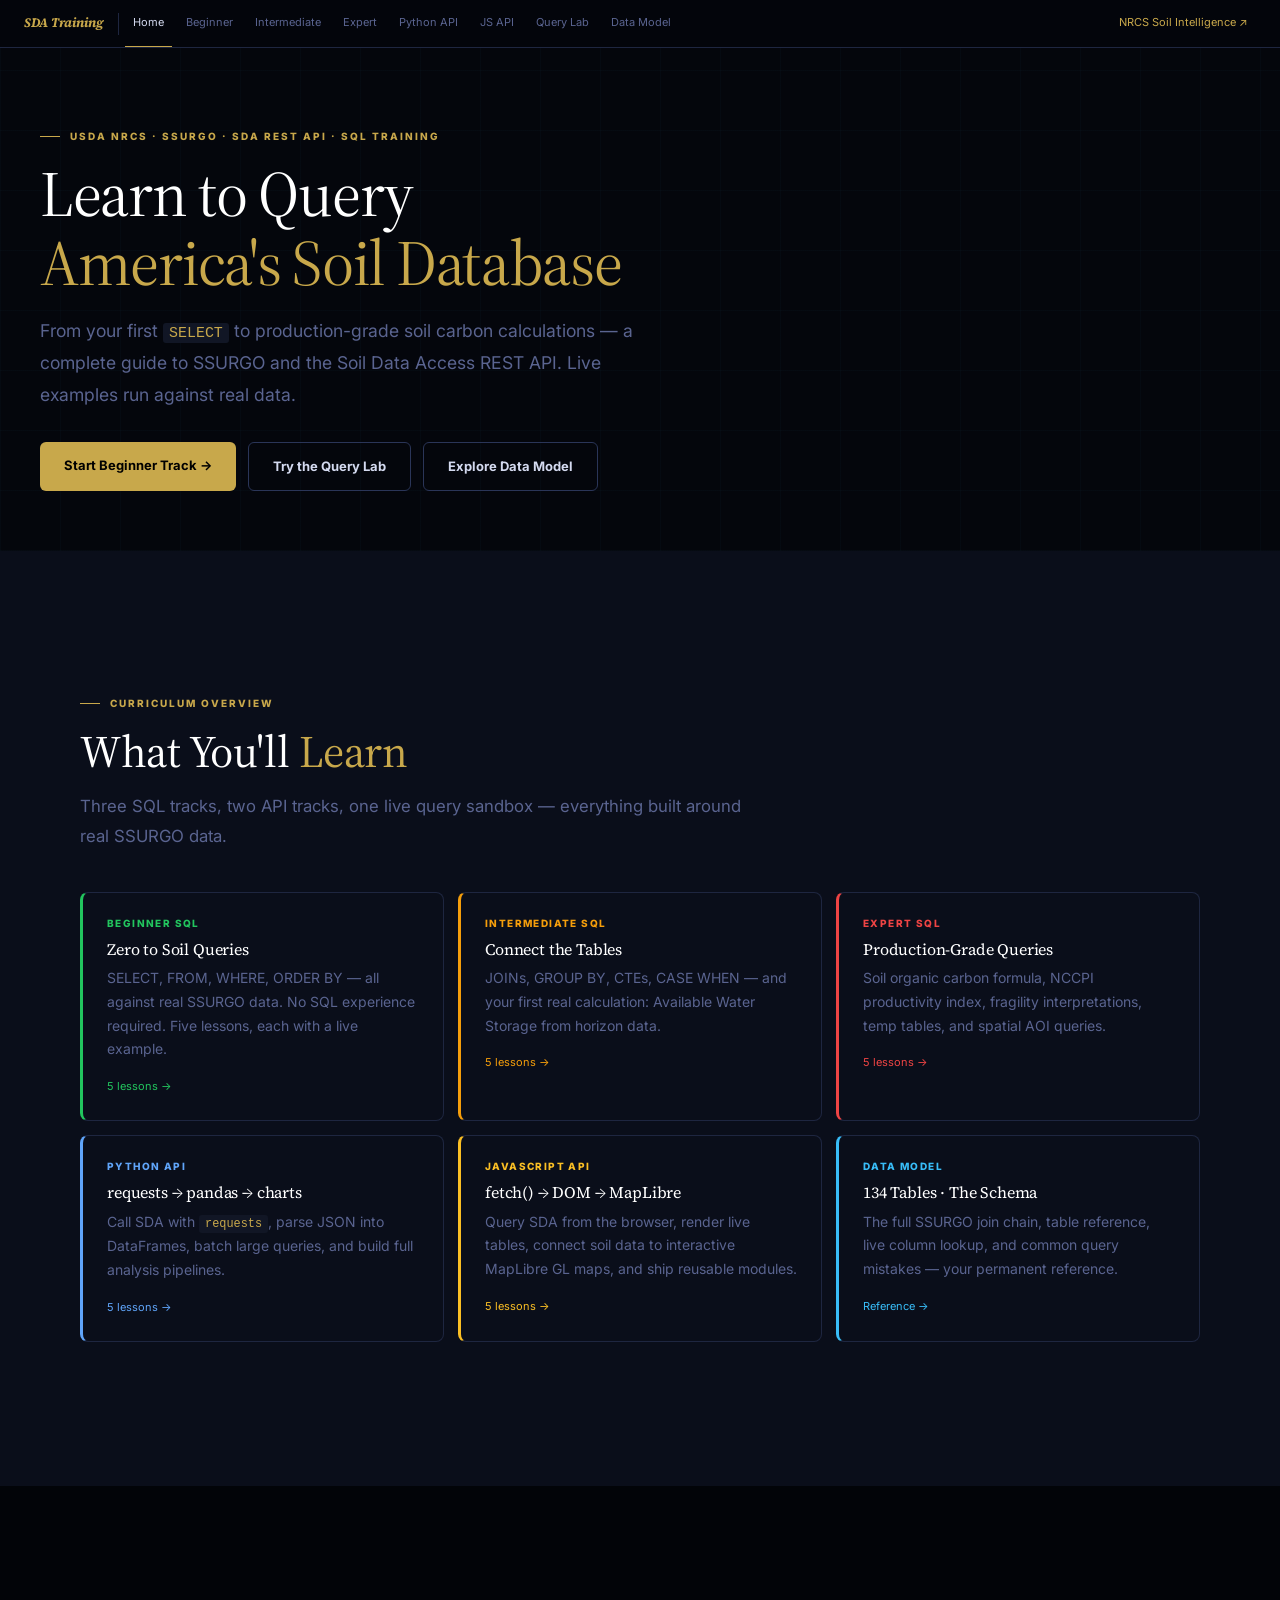
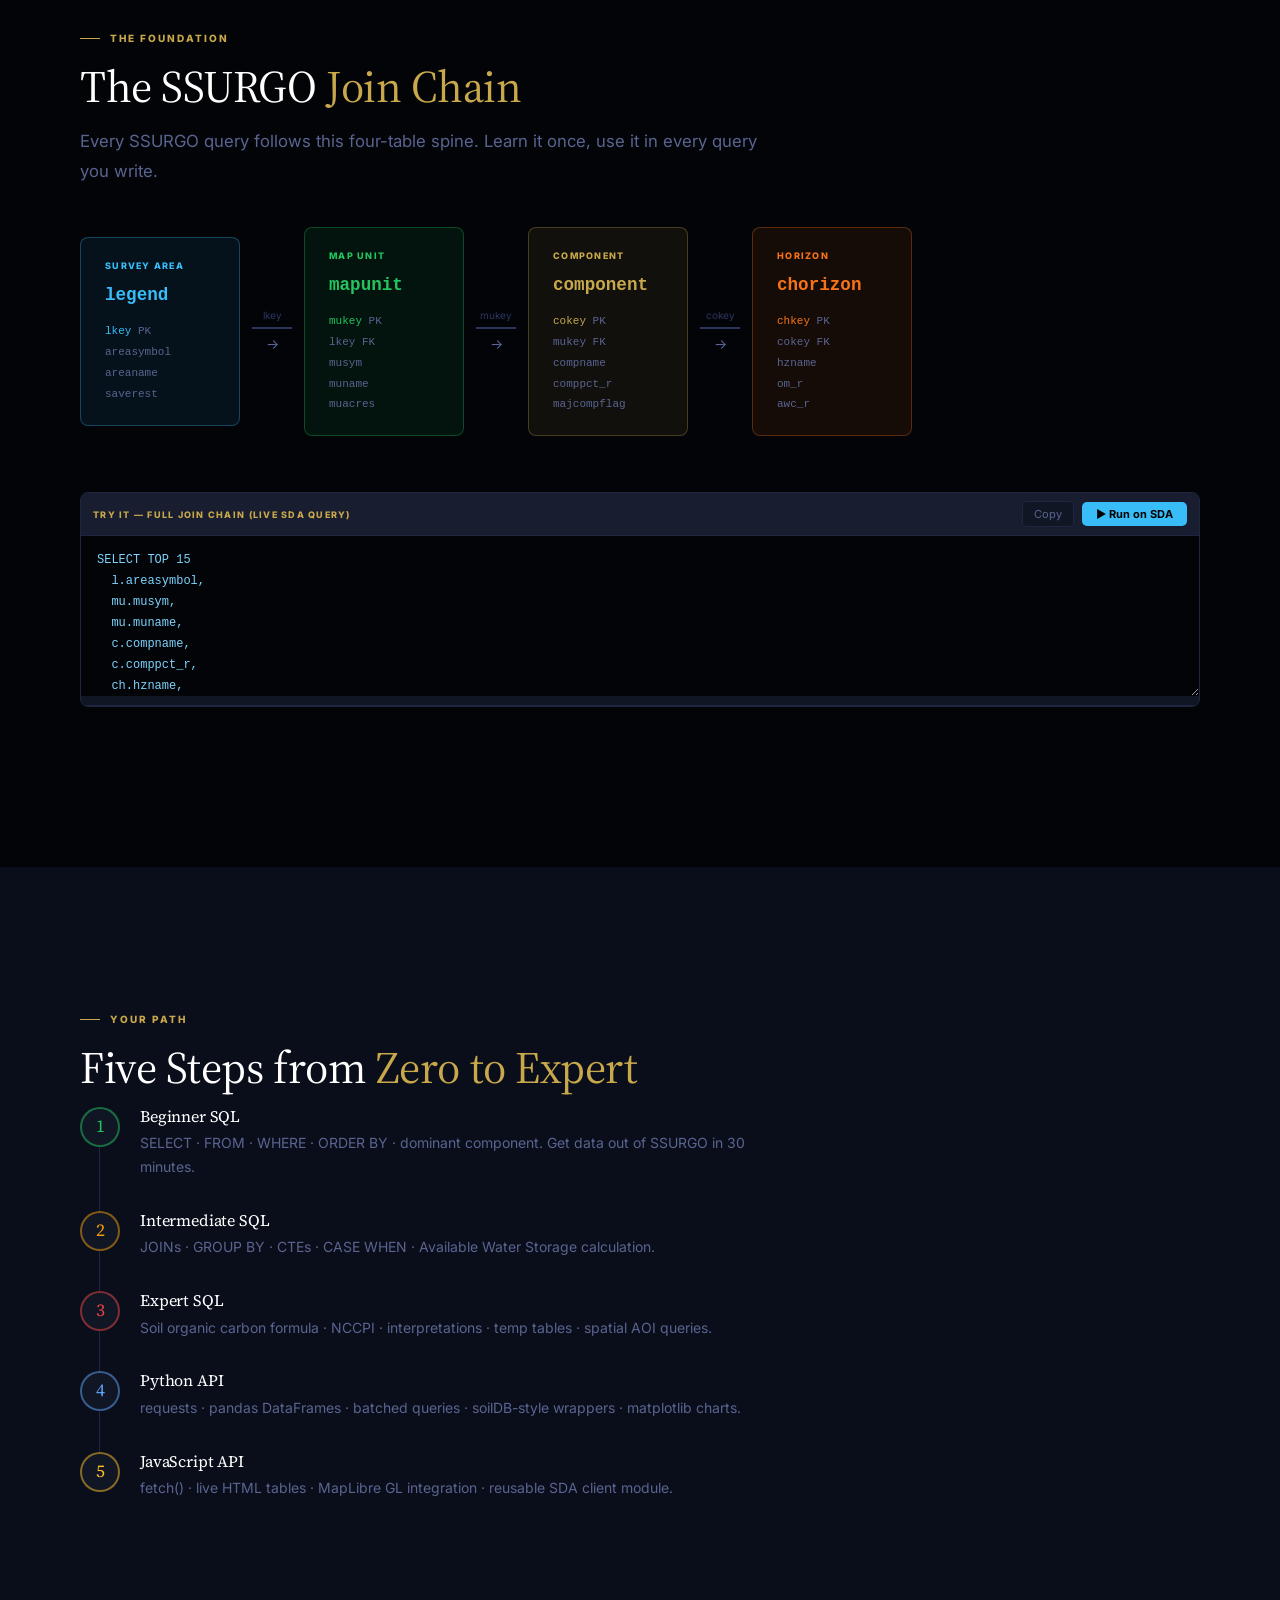
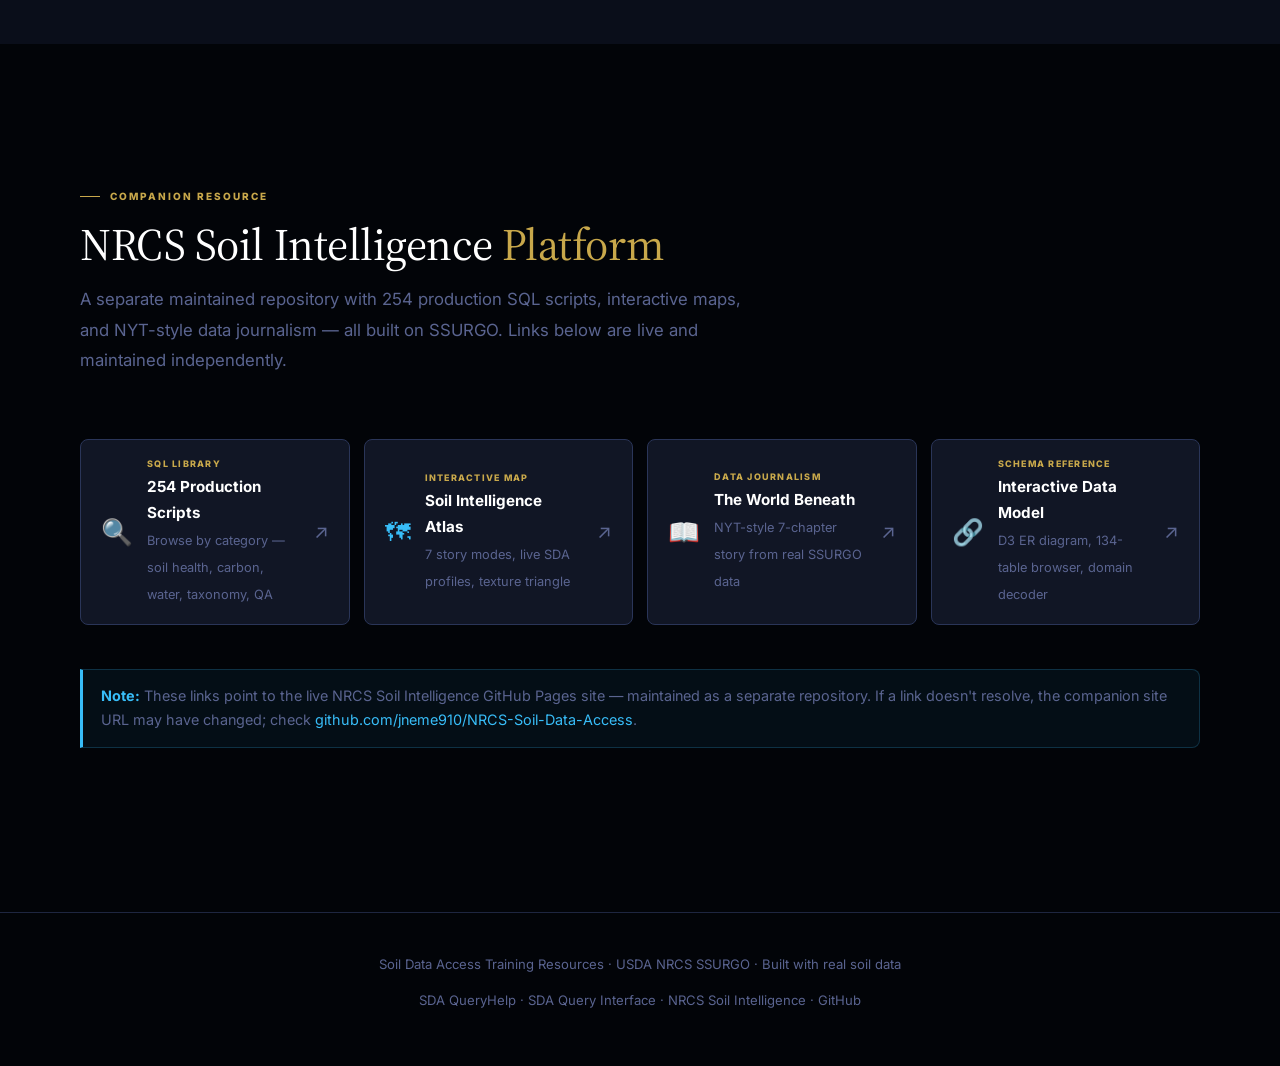
==== docs/index.html @ 68d7357d "feat: complete NYT-style SDA training site (GitHub Pages) docs/ — 8 pages + 2 shared assets, all sel" ====
<!DOCTYPE html>
<html lang="en">
<head>
<meta charset="UTF-8">
<meta name="viewport" content="width=device-width, initial-scale=1">
<title>Soil Data Access Training — SQL, APIs &amp; SSURGO</title>
<link rel="stylesheet" href="assets/theme.css">
</head>
<body>

<nav id="nav">
  <a class="nav-logo" href="index.html">SDA Training</a>
  <div class="nav-sep"></div>
  <a class="nav-link active" href="index.html">Home</a>
  <a class="nav-link" href="beginner.html">Beginner</a>
  <a class="nav-link" href="intermediate.html">Intermediate</a>
  <a class="nav-link" href="expert.html">Expert</a>
  <a class="nav-link" href="api-python.html">Python API</a>
  <a class="nav-link" href="api-javascript.html">JS API</a>
  <a class="nav-link" href="query-runner.html">Query Lab</a>
  <a class="nav-link" href="soil-model.html">Data Model</a>
  <div class="nav-space"></div>
  <a class="nav-link" href="https://jneme910.github.io/NRCS-Soil-Data-Access/" target="_blank" rel="noopener" style="color:var(--soil)">NRCS Soil Intelligence ↗</a>
</nav>

<section class="hero darker" style="background:#04060c">
  <div class="hero-grid-bg"></div>
  <div class="hero-inner">
    <div class="eyebrow">USDA NRCS · SSURGO · SDA REST API · SQL Training</div>
    <h1>Learn to Query<br><em>America's Soil Database</em></h1>
    <p class="lead">From your first <code>SELECT</code> to production-grade soil carbon calculations — a complete guide to SSURGO and the Soil Data Access REST API. Live examples run against real data.</p>
    <div style="display:flex;gap:12px;flex-wrap:wrap;margin-top:8px">
      <a href="beginner.html" style="padding:12px 24px;background:var(--soil);color:#000;border-radius:6px;font-weight:700;font-size:13px;text-decoration:none;transition:all .15s">Start Beginner Track →</a>
      <a href="query-runner.html" style="padding:12px 24px;border:1px solid var(--border2);color:var(--text);border-radius:6px;font-weight:700;font-size:13px;text-decoration:none;transition:background .15s" onmouseover="this.style.background='var(--panel2)'" onmouseout="this.style.background='transparent'">Try the Query Lab</a>
      <a href="soil-model.html" style="padding:12px 24px;border:1px solid var(--border2);color:var(--text);border-radius:6px;font-weight:700;font-size:13px;text-decoration:none;transition:background .15s" onmouseover="this.style.background='var(--panel2)'" onmouseout="this.style.background='transparent'">Explore Data Model</a>
    </div>
  </div>
</section>

<!-- What You'll Learn -->
<section class="section dark">
  <div class="section-inner">
    <div class="eyebrow">Curriculum Overview</div>
    <h2 class="section-h2">What You'll <em>Learn</em></h2>
    <p class="lead">Three SQL tracks, two API tracks, one live query sandbox — everything built around real SSURGO data.</p>
    <div class="card-grid">
      <a href="beginner.html" class="card" style="text-decoration:none;border-left:3px solid var(--green)">
        <div style="font-size:10px;font-weight:800;letter-spacing:.14em;text-transform:uppercase;color:var(--green);margin-bottom:8px">Beginner SQL</div>
        <h3>Zero to Soil Queries</h3>
        <p>SELECT, FROM, WHERE, ORDER BY — all against real SSURGO data. No SQL experience required. Five lessons, each with a live example.</p>
        <span style="font-size:11px;color:var(--green)">5 lessons →</span>
      </a>
      <a href="intermediate.html" class="card" style="text-decoration:none;border-left:3px solid var(--gold)">
        <div style="font-size:10px;font-weight:800;letter-spacing:.14em;text-transform:uppercase;color:var(--gold);margin-bottom:8px">Intermediate SQL</div>
        <h3>Connect the Tables</h3>
        <p>JOINs, GROUP BY, CTEs, CASE WHEN — and your first real calculation: Available Water Storage from horizon data.</p>
        <span style="font-size:11px;color:var(--gold)">5 lessons →</span>
      </a>
      <a href="expert.html" class="card" style="text-decoration:none;border-left:3px solid var(--red)">
        <div style="font-size:10px;font-weight:800;letter-spacing:.14em;text-transform:uppercase;color:var(--red);margin-bottom:8px">Expert SQL</div>
        <h3>Production-Grade Queries</h3>
        <p>Soil organic carbon formula, NCCPI productivity index, fragility interpretations, temp tables, and spatial AOI queries.</p>
        <span style="font-size:11px;color:var(--red)">5 lessons →</span>
      </a>
      <a href="api-python.html" class="card" style="text-decoration:none;border-left:3px solid #60a5fa">
        <div style="font-size:10px;font-weight:800;letter-spacing:.14em;text-transform:uppercase;color:#60a5fa;margin-bottom:8px">Python API</div>
        <h3>requests → pandas → charts</h3>
        <p>Call SDA with <code>requests</code>, parse JSON into DataFrames, batch large queries, and build full analysis pipelines.</p>
        <span style="font-size:11px;color:#60a5fa">5 lessons →</span>
      </a>
      <a href="api-javascript.html" class="card" style="text-decoration:none;border-left:3px solid #fbbf24">
        <div style="font-size:10px;font-weight:800;letter-spacing:.14em;text-transform:uppercase;color:#fbbf24;margin-bottom:8px">JavaScript API</div>
        <h3>fetch() → DOM → MapLibre</h3>
        <p>Query SDA from the browser, render live tables, connect soil data to interactive MapLibre GL maps, and ship reusable modules.</p>
        <span style="font-size:11px;color:#fbbf24">5 lessons →</span>
      </a>
      <a href="soil-model.html" class="card" style="text-decoration:none;border-left:3px solid var(--accent)">
        <div style="font-size:10px;font-weight:800;letter-spacing:.14em;text-transform:uppercase;color:var(--accent);margin-bottom:8px">Data Model</div>
        <h3>134 Tables · The Schema</h3>
        <p>The full SSURGO join chain, table reference, live column lookup, and common query mistakes — your permanent reference.</p>
        <span style="font-size:11px;color:var(--accent)">Reference →</span>
      </a>
    </div>
  </div>
</section>

<!-- SSURGO Join Chain -->
<section class="section darker">
  <div class="section-inner">
    <div class="eyebrow">The Foundation</div>
    <h2 class="section-h2">The SSURGO <em>Join Chain</em></h2>
    <p class="lead">Every SSURGO query follows this four-table spine. Learn it once, use it in every query you write.</p>
    <div style="overflow-x:auto;padding-bottom:8px">
      <div style="display:flex;align-items:center;gap:0;min-width:700px;margin-bottom:32px">
        <!-- legend -->
        <div style="background:rgba(56,189,248,.08);border:1px solid rgba(56,189,248,.3);border-radius:8px;padding:20px 24px;min-width:160px">
          <div style="font-size:9px;font-weight:800;letter-spacing:.14em;text-transform:uppercase;color:#38bdf8;margin-bottom:8px">Survey Area</div>
          <div style="font-family:var(--mono);font-size:1.1rem;color:#38bdf8;font-weight:700;margin-bottom:10px">legend</div>
          <div style="font-size:11px;color:var(--dim);line-height:1.9;font-family:var(--mono)">
            <span style="color:#38bdf8">lkey</span> PK<br>
            areasymbol<br>areaname<br>saverest
          </div>
        </div>
        <div style="display:flex;flex-direction:column;align-items:center;padding:0 12px">
          <div style="font-size:10px;color:var(--dimmer);margin-bottom:3px">lkey</div>
          <div style="width:40px;height:2px;background:var(--border2)"></div>
          <div style="font-size:14px;color:var(--dim);margin-top:3px">→</div>
        </div>
        <!-- mapunit -->
        <div style="background:rgba(34,197,94,.08);border:1px solid rgba(34,197,94,.3);border-radius:8px;padding:20px 24px;min-width:160px">
          <div style="font-size:9px;font-weight:800;letter-spacing:.14em;text-transform:uppercase;color:#22c55e;margin-bottom:8px">Map Unit</div>
          <div style="font-family:var(--mono);font-size:1.1rem;color:#22c55e;font-weight:700;margin-bottom:10px">mapunit</div>
          <div style="font-size:11px;color:var(--dim);line-height:1.9;font-family:var(--mono)">
            <span style="color:#22c55e">mukey</span> PK<br>
            lkey FK<br>musym<br>muname<br>muacres
          </div>
        </div>
        <div style="display:flex;flex-direction:column;align-items:center;padding:0 12px">
          <div style="font-size:10px;color:var(--dimmer);margin-bottom:3px">mukey</div>
          <div style="width:40px;height:2px;background:var(--border2)"></div>
          <div style="font-size:14px;color:var(--dim);margin-top:3px">→</div>
        </div>
        <!-- component -->
        <div style="background:rgba(200,168,75,.08);border:1px solid rgba(200,168,75,.3);border-radius:8px;padding:20px 24px;min-width:160px">
          <div style="font-size:9px;font-weight:800;letter-spacing:.14em;text-transform:uppercase;color:#c8a84b;margin-bottom:8px">Component</div>
          <div style="font-family:var(--mono);font-size:1.1rem;color:#c8a84b;font-weight:700;margin-bottom:10px">component</div>
          <div style="font-size:11px;color:var(--dim);line-height:1.9;font-family:var(--mono)">
            <span style="color:#c8a84b">cokey</span> PK<br>
            mukey FK<br>compname<br>comppct_r<br>majcompflag
          </div>
        </div>
        <div style="display:flex;flex-direction:column;align-items:center;padding:0 12px">
          <div style="font-size:10px;color:var(--dimmer);margin-bottom:3px">cokey</div>
          <div style="width:40px;height:2px;background:var(--border2)"></div>
          <div style="font-size:14px;color:var(--dim);margin-top:3px">→</div>
        </div>
        <!-- chorizon -->
        <div style="background:rgba(249,115,22,.08);border:1px solid rgba(249,115,22,.3);border-radius:8px;padding:20px 24px;min-width:160px">
          <div style="font-size:9px;font-weight:800;letter-spacing:.14em;text-transform:uppercase;color:#f97316;margin-bottom:8px">Horizon</div>
          <div style="font-family:var(--mono);font-size:1.1rem;color:#f97316;font-weight:700;margin-bottom:10px">chorizon</div>
          <div style="font-size:11px;color:var(--dim);line-height:1.9;font-family:var(--mono)">
            <span style="color:#f97316">chkey</span> PK<br>
            cokey FK<br>hzname<br>om_r<br>awc_r
          </div>
        </div>
      </div>
    </div>

    <!-- Try It panel -->
    <div class="sql-panel reveal">
      <div class="sql-toolbar">
        <span class="sql-toolbar-label">Try It — Full Join Chain (Live SDA Query)</span>
        <button class="btn-copy" onclick="navigator.clipboard.writeText(this.closest('.sql-panel').querySelector('textarea').value);this.textContent='Copied!';setTimeout(()=>this.textContent='Copy',1500)">Copy</button>
        <button class="btn-run">▶ Run on SDA</button>
      </div>
      <textarea class="sql-editor" style="height:160px">SELECT TOP 15
  l.areasymbol,
  mu.musym,
  mu.muname,
  c.compname,
  c.comppct_r,
  ch.hzname,
  ch.hzdept_r   AS top_cm,
  ch.hzdepb_r   AS bot_cm,
  ch.om_r        AS organic_matter_pct,
  ch.awc_r       AS avail_water_cap
FROM legend l
INNER JOIN mapunit   mu ON mu.lkey  = l.lkey
INNER JOIN component  c ON c.mukey  = mu.mukey
LEFT  JOIN chorizon  ch ON ch.cokey = c.cokey
WHERE l.areasymbol = 'WI025'
  AND c.majcompflag = 'Yes'
ORDER BY mu.musym, c.comppct_r DESC, ch.hzdept_r</textarea>
      <div class="sql-result"></div>
    </div>
  </div>
</section>

<!-- Learning Path -->
<section class="section dark">
  <div class="section-inner">
    <div class="eyebrow">Your Path</div>
    <h2 class="section-h2">Five Steps from <em>Zero to Expert</em></h2>
    <div class="step-list" style="max-width:680px">
      <div class="step">
        <div class="step-line"></div>
        <div class="step-num" style="border-color:rgba(34,197,94,.5);color:var(--green)">1</div>
        <div class="step-content">
          <h4><a href="beginner.html" style="color:#fff;text-decoration:none">Beginner SQL</a></h4>
          <p>SELECT · FROM · WHERE · ORDER BY · dominant component. Get data out of SSURGO in 30 minutes.</p>
        </div>
      </div>
      <div class="step">
        <div class="step-line"></div>
        <div class="step-num" style="border-color:rgba(245,158,11,.5);color:var(--gold)">2</div>
        <div class="step-content">
          <h4><a href="intermediate.html" style="color:#fff;text-decoration:none">Intermediate SQL</a></h4>
          <p>JOINs · GROUP BY · CTEs · CASE WHEN · Available Water Storage calculation.</p>
        </div>
      </div>
      <div class="step">
        <div class="step-line"></div>
        <div class="step-num" style="border-color:rgba(239,68,68,.5);color:var(--red)">3</div>
        <div class="step-content">
          <h4><a href="expert.html" style="color:#fff;text-decoration:none">Expert SQL</a></h4>
          <p>Soil organic carbon formula · NCCPI · interpretations · temp tables · spatial AOI queries.</p>
        </div>
      </div>
      <div class="step">
        <div class="step-line"></div>
        <div class="step-num" style="border-color:rgba(96,165,250,.5);color:#60a5fa">4</div>
        <div class="step-content">
          <h4><a href="api-python.html" style="color:#fff;text-decoration:none">Python API</a></h4>
          <p>requests · pandas DataFrames · batched queries · soilDB-style wrappers · matplotlib charts.</p>
        </div>
      </div>
      <div class="step">
        <div class="step-num" style="border-color:rgba(251,191,36,.5);color:#fbbf24">5</div>
        <div class="step-content">
          <h4><a href="api-javascript.html" style="color:#fff;text-decoration:none">JavaScript API</a></h4>
          <p>fetch() · live HTML tables · MapLibre GL integration · reusable SDA client module.</p>
        </div>
      </div>
    </div>
  </div>
</section>

<!-- Companion Repo -->
<section class="section darker">
  <div class="section-inner">
    <div class="eyebrow">Companion Resource</div>
    <h2 class="section-h2">NRCS Soil Intelligence <em>Platform</em></h2>
    <p class="lead">A separate maintained repository with 254 production SQL scripts, interactive maps, and NYT-style data journalism — all built on SSURGO. Links below are live and maintained independently.</p>
    <div class="card-grid" style="grid-template-columns:repeat(auto-fit,minmax(240px,1fr))">
      <a href="https://jneme910.github.io/NRCS-Soil-Data-Access/sql-explorer.html" target="_blank" rel="noopener" class="card companion-box" style="text-decoration:none">
        <span class="companion-icon">🔍</span>
        <div class="companion-body">
          <div class="label">SQL Library</div>
          <strong>254 Production Scripts</strong>
          <span>Browse by category — soil health, carbon, water, taxonomy, QA</span>
        </div>
        <span class="companion-arrow">↗</span>
      </a>
      <a href="https://jneme910.github.io/NRCS-Soil-Data-Access/soil-atlas.html" target="_blank" rel="noopener" class="card companion-box" style="text-decoration:none">
        <span class="companion-icon">🗺</span>
        <div class="companion-body">
          <div class="label">Interactive Map</div>
          <strong>Soil Intelligence Atlas</strong>
          <span>7 story modes, live SDA profiles, texture triangle</span>
        </div>
        <span class="companion-arrow">↗</span>
      </a>
      <a href="https://jneme910.github.io/NRCS-Soil-Data-Access/soil-data-stories.html" target="_blank" rel="noopener" class="card companion-box" style="text-decoration:none">
        <span class="companion-icon">📖</span>
        <div class="companion-body">
          <div class="label">Data Journalism</div>
          <strong>The World Beneath</strong>
          <span>NYT-style 7-chapter story from real SSURGO data</span>
        </div>
        <span class="companion-arrow">↗</span>
      </a>
      <a href="https://jneme910.github.io/NRCS-Soil-Data-Access/data-models.html" target="_blank" rel="noopener" class="card companion-box" style="text-decoration:none">
        <span class="companion-icon">🔗</span>
        <div class="companion-body">
          <div class="label">Schema Reference</div>
          <strong>Interactive Data Model</strong>
          <span>D3 ER diagram, 134-table browser, domain decoder</span>
        </div>
        <span class="companion-arrow">↗</span>
      </a>
    </div>
    <div class="note" style="margin-top:20px"><strong>Note:</strong> These links point to the live NRCS Soil Intelligence GitHub Pages site — maintained as a separate repository. If a link doesn't resolve, the companion site URL may have changed; check <a href="https://github.com/jneme910/NRCS-Soil-Data-Access" target="_blank">github.com/jneme910/NRCS-Soil-Data-Access</a>.</div>
  </div>
</section>

<footer>
  <p>Soil Data Access Training Resources · USDA NRCS SSURGO · Built with real soil data</p>
  <p style="margin-top:8px">
    <a href="https://sdmdataaccess.nrcs.usda.gov/QueryHelp.aspx" target="_blank">SDA QueryHelp</a> ·
    <a href="https://sdmdataaccess.nrcs.usda.gov/Query.aspx" target="_blank">SDA Query Interface</a> ·
    <a href="https://jneme910.github.io/NRCS-Soil-Data-Access/" target="_blank">NRCS Soil Intelligence</a> ·
    <a href="https://github.com/jneme910/Soil-Data-Access-Training-Resources" target="_blank">GitHub</a>
  </p>
</footer>

<script src="assets/sda-runner.js"></script>
</body>
</html>
---- docs/assets/theme.css ----
/* SDA Training Resources — Dark Cinematic Theme
   Standalone — no dependency on NRCS-Soil-Data-Access repo */
@import url("https://fonts.googleapis.com/css2?family=Inter:wght@400;500;600;700;800&family=Source+Serif+4:opsz,wght@8..60,400;8..60,600&display=swap");

:root {
  --bg:#04060c; --panel:#0a0e1a; --panel2:#111625; --panel3:#181e30;
  --border:#1e2640; --border2:#2a3558;
  --text:#d4daf0; --dim:#5a6490; --dimmer:#2e3560;
  --accent:#38bdf8; --accent2:#a78bfa;
  --green:#22c55e; --soil:#c8a84b; --soil2:#8b5e2a;
  --red:#ef4444; --orange:#f97316; --gold:#f59e0b;
  --font:'Inter',system-ui,sans-serif;
  --serif:'Source Serif 4',Georgia,serif;
  --mono:'Courier New','Fira Code',monospace;
  --radius:8px; --shadow:0 8px 32px rgba(0,0,0,.6);
}

*{box-sizing:border-box;margin:0;padding:0}
html{scroll-behavior:smooth}
body{background:var(--bg);color:var(--text);font-family:var(--font);line-height:1.7;overflow-x:hidden}

/* Scrollbar */
::-webkit-scrollbar{width:5px;height:5px}
::-webkit-scrollbar-track{background:transparent}
::-webkit-scrollbar-thumb{background:var(--border2);border-radius:3px}
::-webkit-scrollbar-thumb:hover{background:var(--dim)}
*{scrollbar-width:thin;scrollbar-color:var(--border2) transparent}

/* Typography */
h1,h2,h3,h4{font-family:var(--serif);font-weight:400;letter-spacing:-.01em;color:#fff;line-height:1.15}
p{margin-bottom:.9rem;color:var(--dim)}
a{color:var(--accent);text-decoration:none}
a:hover{color:#7dd3fc}
code{font-family:var(--mono);font-size:.85em;background:var(--panel2);padding:2px 6px;border-radius:3px;color:var(--soil)}
pre{background:#020408;border:1px solid var(--border);border-radius:var(--radius);padding:16px 18px;font-family:var(--mono);font-size:12.5px;color:#7dd3fc;overflow-x:auto;line-height:1.75}
pre code{background:none;padding:0;color:inherit;font-size:inherit}

/* Nav */
#nav{position:sticky;top:0;z-index:500;height:48px;background:rgba(4,6,12,.97);border-bottom:1px solid var(--border);backdrop-filter:blur(14px);display:flex;align-items:center;padding:0 24px;gap:6px;overflow-x:auto}
.nav-logo{font-family:var(--serif);font-size:13px;font-style:italic;color:var(--soil);font-weight:700;text-decoration:none;flex-shrink:0;margin-right:8px}
.nav-link{font-size:11px;color:var(--dim);text-decoration:none;padding:0 8px;height:48px;display:flex;align-items:center;border-bottom:2px solid transparent;transition:color .15s;white-space:nowrap}
.nav-link:hover{color:var(--text)}
.nav-link.active{color:var(--text);border-bottom-color:var(--soil)}
.nav-link.hot{color:var(--green);font-weight:700}
.nav-sep{width:1px;height:22px;background:var(--border);flex-shrink:0}
.nav-space{flex:1}

/* Sections */
.section{max-width:1200px;margin:0 auto;padding:72px 40px}
.section.wide{max-width:1400px}
.section.dark{background:var(--panel);max-width:none}
.section.darker{background:#020408;max-width:none}
.section-inner{max-width:1200px;margin:0 auto;padding:72px 40px}
.eyebrow{font-size:10px;font-weight:800;letter-spacing:.2em;text-transform:uppercase;color:var(--soil);margin-bottom:14px;display:flex;align-items:center;gap:10px}
.eyebrow::before{content:'';width:20px;height:1px;background:var(--soil)}
.section-h2{font-family:var(--serif);font-size:clamp(1.8rem,3.5vw,3rem);margin-bottom:14px}
.section-h2 em{color:var(--soil);font-style:normal}
.lead{font-size:1.05rem;color:var(--dim);max-width:62ch;line-height:1.8;margin-bottom:40px}

/* Cards */
.card-grid{display:grid;grid-template-columns:repeat(auto-fit,minmax(280px,1fr));gap:14px}
.card{background:var(--panel);border:1px solid var(--border);border-radius:var(--radius);padding:22px 24px;transition:border-color .18s,transform .18s}
.card:hover{border-color:var(--border2);transform:translateY(-2px)}
.card h3{font-size:1rem;color:#fff;margin-bottom:8px}
.card p{font-size:.875rem;color:var(--dim);margin-bottom:10px}

/* Lesson panel */
.lesson{background:var(--panel);border:1px solid var(--border);border-radius:var(--radius);margin-bottom:24px;overflow:hidden}
.lesson-header{padding:20px 24px;border-bottom:1px solid var(--border);display:flex;align-items:center;gap:14px;cursor:pointer}
.lesson-num{font-family:var(--serif);font-size:1.8rem;color:var(--soil);line-height:1;min-width:36px}
.lesson-title{flex:1}
.lesson-title h3{font-size:1.1rem;color:#fff;margin-bottom:3px}
.lesson-title p{font-size:.82rem;color:var(--dim);margin:0}
.lesson-tag{font-size:9px;font-weight:800;letter-spacing:.12em;padding:3px 9px;border-radius:10px;border:1px solid;flex-shrink:0}
.tag-beginner{color:var(--green);border-color:rgba(34,197,94,.35)}
.tag-intermediate{color:var(--gold);border-color:rgba(245,158,11,.35)}
.tag-expert{color:var(--red);border-color:rgba(239,68,68,.35)}
.tag-python{color:#60a5fa;border-color:rgba(96,165,250,.35)}
.tag-javascript{color:#fbbf24;border-color:rgba(251,191,36,.35)}
.lesson-body{padding:24px;display:none}
.lesson-body.open{display:block}
.lesson-expand{font-size:12px;color:var(--dim);transition:transform .2s}
.lesson-header:hover .lesson-expand{color:var(--text)}

/* SQL runner */
.sql-panel{background:var(--panel2);border:1px solid var(--border);border-radius:var(--radius);overflow:hidden;margin:16px 0}
.sql-toolbar{display:flex;align-items:center;gap:8px;padding:8px 12px;border-bottom:1px solid var(--border);background:var(--panel3)}
.sql-toolbar-label{font-size:9px;font-weight:800;letter-spacing:.14em;text-transform:uppercase;color:var(--soil);flex:1}
.btn-run{padding:5px 14px;background:var(--accent);color:#000;border:none;border-radius:5px;font-size:11px;font-weight:700;cursor:pointer;font-family:var(--font);transition:all .15s;display:flex;align-items:center;gap:5px}
.btn-run:hover{background:#7dd3fc}
.btn-run:disabled{opacity:.5;cursor:not-allowed}
.btn-copy{padding:5px 11px;background:var(--panel2);border:1px solid var(--border);color:var(--dim);border-radius:5px;font-size:11px;cursor:pointer;font-family:var(--font);transition:all .15s}
.btn-copy:hover{border-color:var(--border2);color:var(--text)}
.sql-editor{font-family:var(--mono);font-size:12px;color:#7dd3fc;background:#020408;padding:14px 16px;min-height:80px;width:100%;resize:vertical;border:none;outline:none;line-height:1.75}
.sql-result{border-top:1px solid var(--border);max-height:320px;overflow:auto}
.result-ok{padding:7px 12px;background:rgba(34,197,94,.08);border-bottom:1px solid rgba(34,197,94,.2);font-size:11px;color:var(--green);display:flex;align-items:center;gap:6px}
.result-err{padding:10px 14px;background:rgba(239,68,68,.08);border:1px solid rgba(239,68,68,.2);font-size:11px;color:var(--red);border-radius:0 0 var(--radius) var(--radius)}
.result-loading{padding:12px;font-size:11px;color:var(--accent);display:flex;align-items:center;gap:8px}
.result-table{width:100%;border-collapse:collapse;font-size:11px}
.result-table th{background:var(--panel3);color:var(--dim);padding:6px 12px;text-align:left;font-size:9px;font-weight:800;text-transform:uppercase;letter-spacing:.08em;position:sticky;top:0;border-bottom:1px solid var(--border)}
.result-table td{padding:5px 12px;border-bottom:1px solid var(--border);color:var(--text)}
.result-table tr:hover td{background:var(--panel2)}
@keyframes spin{to{transform:rotate(360deg)}}
.spin{animation:spin .7s linear infinite;display:inline-block}

/* Progress bar */
.progress-bar{display:flex;gap:6px;align-items:center;margin-bottom:28px;flex-wrap:wrap}
.pb-label{font-size:10px;font-weight:700;letter-spacing:.1em;text-transform:uppercase;color:var(--dim);margin-right:4px}
.pb-dot{width:10px;height:10px;border-radius:50%;background:var(--border2);cursor:pointer;transition:all .15s}
.pb-dot.done{background:var(--green)}
.pb-dot.active{background:var(--soil);box-shadow:0 0 8px var(--soil)}

/* Code highlight */
.kw{color:#c084fc} .fn{color:#86efac} .co{color:#475569} .st{color:#fbbf24} .nu{color:#f97316}

/* Hero */
.hero{padding:80px 40px 60px;position:relative;overflow:hidden}
.hero-grid-bg{position:absolute;inset:0;pointer-events:none;background:repeating-linear-gradient(0deg,rgba(56,189,248,.025) 0 1px,transparent 1px 60px),repeating-linear-gradient(90deg,rgba(56,189,248,.025) 0 1px,transparent 1px 60px)}
.hero-inner{max-width:1200px;margin:0 auto;position:relative}
.hero h1{font-family:var(--serif);font-size:clamp(2.4rem,5vw,4.5rem);font-weight:400;color:#fff;letter-spacing:-.02em;line-height:1.08;margin-bottom:18px}
.hero h1 em{color:var(--soil);font-style:normal}
.hero .lead{font-size:1.1rem;max-width:58ch;margin-bottom:32px}

/* Tip / callout boxes */
.tip{background:rgba(200,168,75,.08);border:1px solid rgba(200,168,75,.25);border-left:3px solid var(--soil);border-radius:0 var(--radius) var(--radius) 0;padding:14px 18px;margin:20px 0;font-size:.9rem;color:var(--dim)}
.tip strong{color:var(--soil)}
.note{background:rgba(56,189,248,.06);border:1px solid rgba(56,189,248,.2);border-left:3px solid var(--accent);border-radius:0 var(--radius) var(--radius) 0;padding:14px 18px;margin:20px 0;font-size:.9rem;color:var(--dim)}
.note strong{color:var(--accent)}
.warn{background:rgba(239,68,68,.06);border:1px solid rgba(239,68,68,.2);border-left:3px solid var(--red);border-radius:0 var(--radius) var(--radius) 0;padding:14px 18px;margin:20px 0;font-size:.9rem;color:var(--dim)}
.warn strong{color:var(--red)}

/* Reveal animation */
.reveal{opacity:0;transform:translateY(20px);transition:opacity .6s ease,transform .6s ease}
.reveal.on{opacity:1;transform:none}

/* Footer */
footer{background:#020408;border-top:1px solid var(--border);padding:40px;text-align:center;font-size:.82rem;color:var(--dimmer)}
footer a{color:var(--dim)}
footer a:hover{color:var(--soil)}

/* Step connector */
.step-list{display:flex;flex-direction:column;gap:0}
.step{display:flex;gap:20px;position:relative;padding-bottom:32px}
.step:last-child{padding-bottom:0}
.step-line{position:absolute;left:19px;top:40px;bottom:0;width:1px;background:var(--border)}
.step:last-child .step-line{display:none}
.step-num{width:40px;height:40px;border-radius:50%;background:var(--panel2);border:2px solid var(--border);color:var(--soil);font-family:var(--serif);font-size:1.1rem;display:flex;align-items:center;justify-content:center;flex-shrink:0}
.step-content h4{color:#fff;font-size:1rem;margin-bottom:6px}
.step-content p{font-size:.875rem;margin-bottom:0}

/* Companion link */
.companion-box{background:var(--panel2);border:1px solid var(--border2);border-radius:var(--radius);padding:16px 20px;display:flex;align-items:center;gap:14px;margin:24px 0;text-decoration:none;transition:border-color .18s}
.companion-box:hover{border-color:var(--soil)}
.companion-icon{font-size:1.6rem;flex-shrink:0}
.companion-body .label{font-size:9px;font-weight:800;letter-spacing:.14em;text-transform:uppercase;color:var(--soil);margin-bottom:3px}
.companion-body strong{display:block;color:#fff;font-size:.95rem}
.companion-body span{font-size:.8rem;color:var(--dim)}
.companion-arrow{margin-left:auto;color:var(--dim);font-size:1.2rem;flex-shrink:0}

@media(max-width:768px){
  .section,.section-inner{padding:48px 20px}
  #nav{padding:0 12px}
  .hero{padding:56px 20px 40px}
}
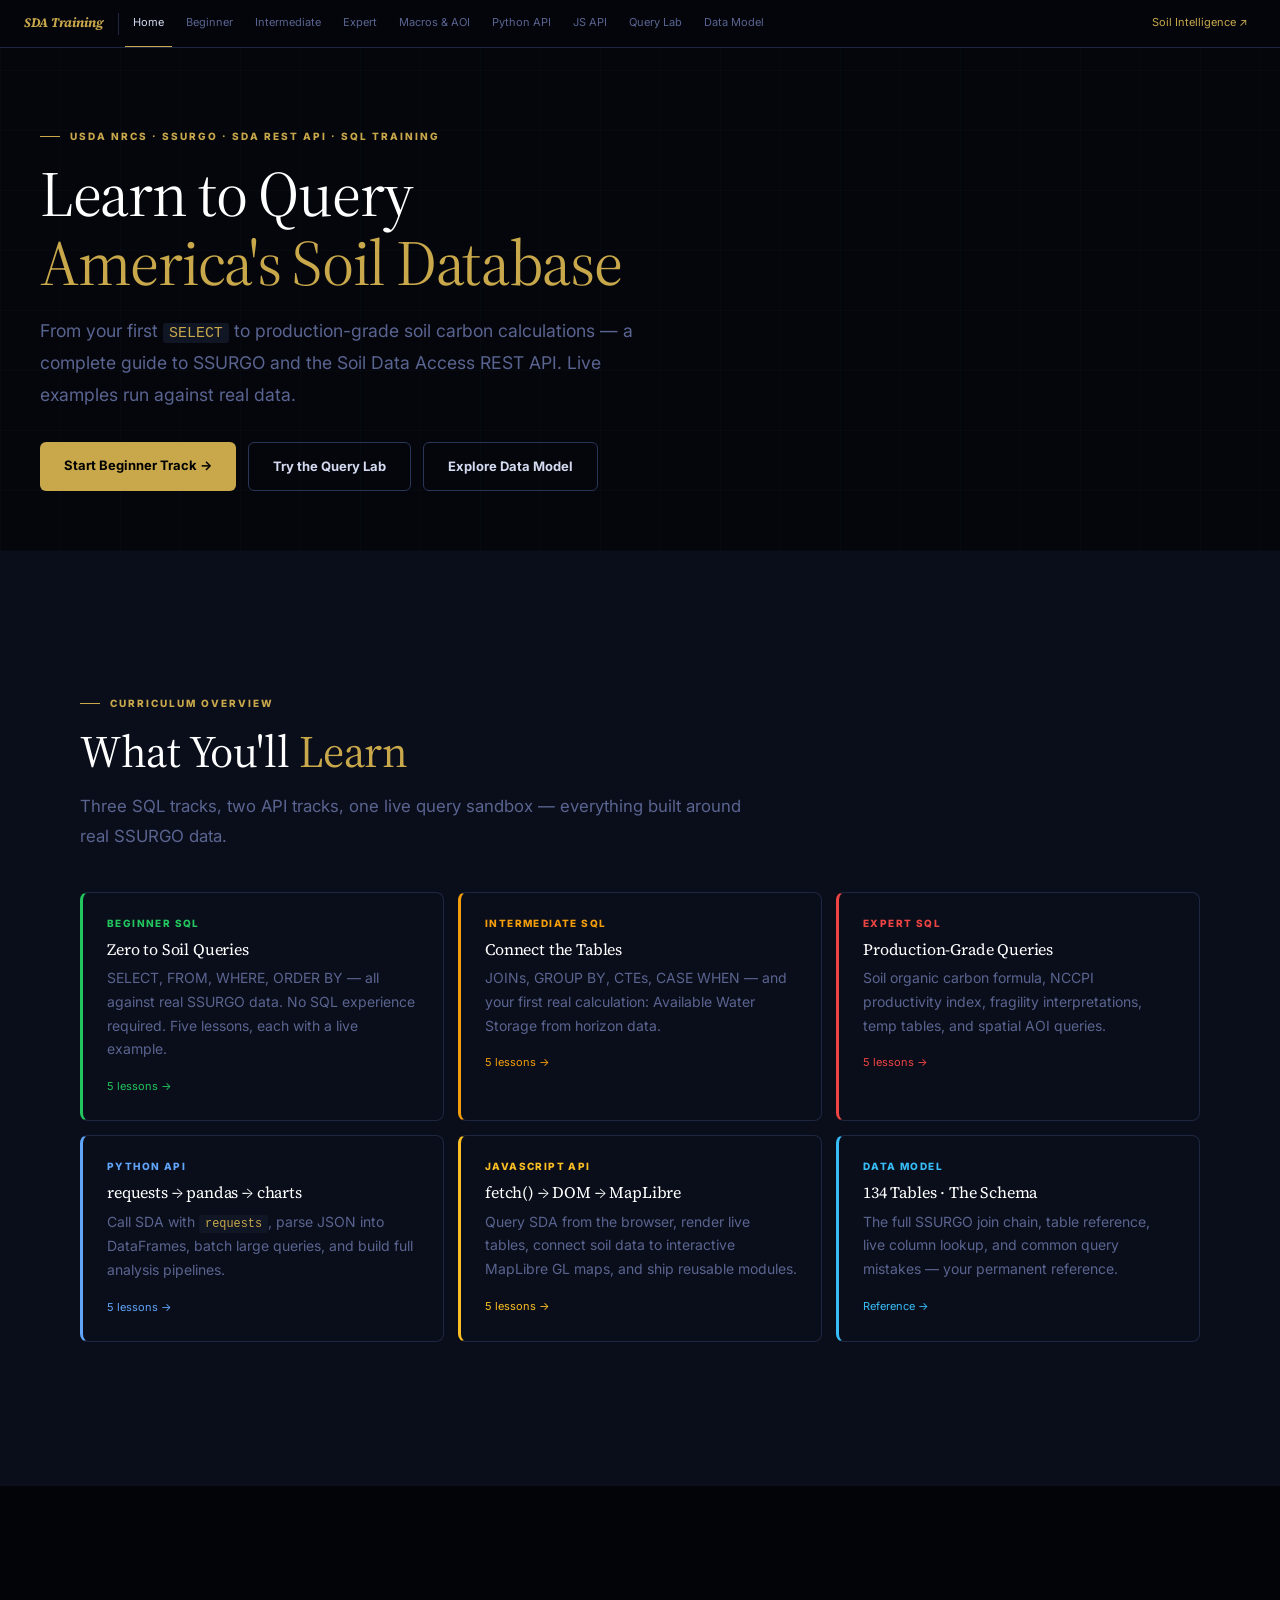
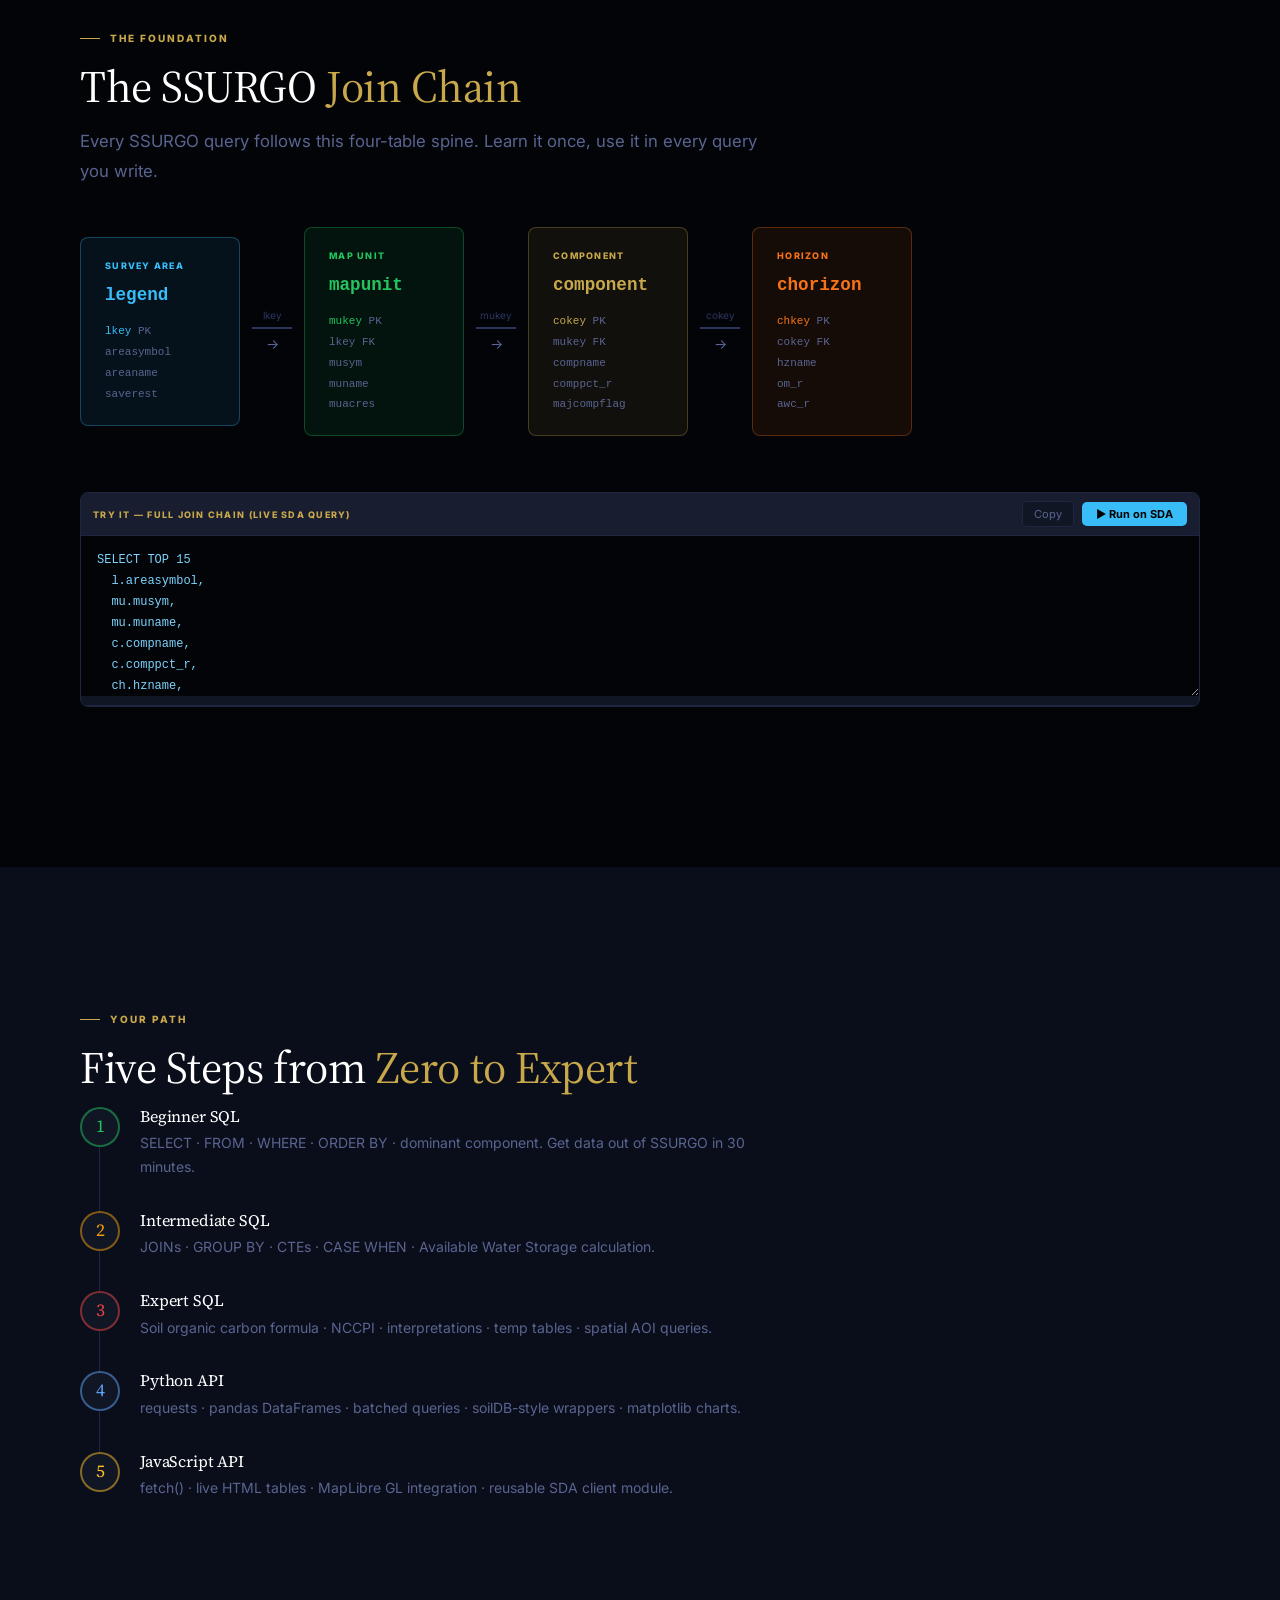
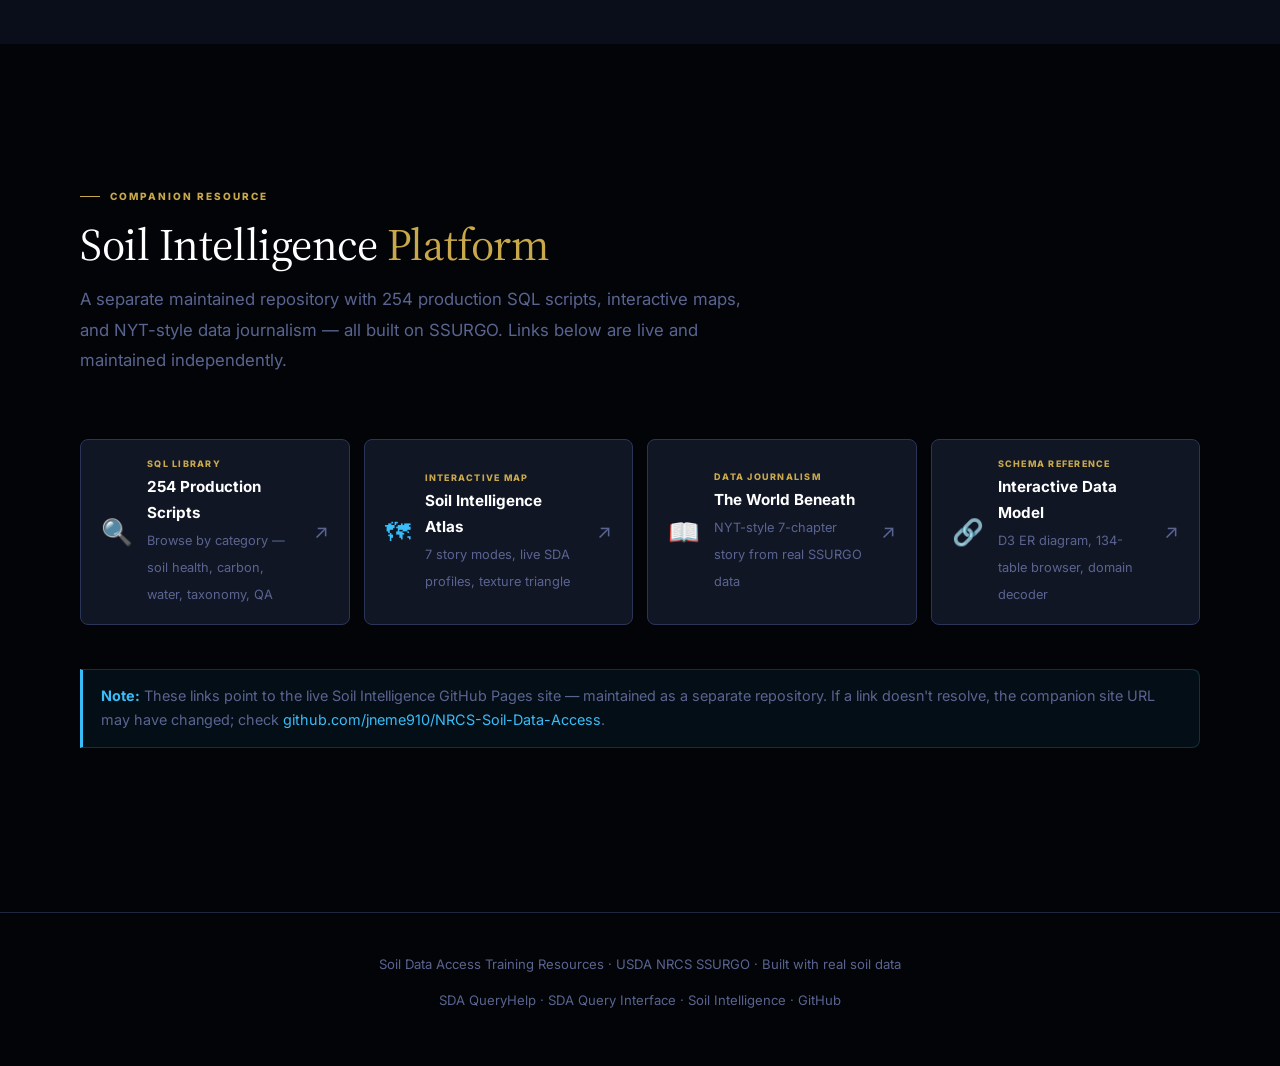
==== commit 703edbe2: "feat: add Macros & AOI page covering all advanced SDA query patterns New page docs/macros.html — NYT" ====
--- a/docs/index.html
+++ b/docs/index.html
@@ -15,12 +15,13 @@
   <a class="nav-link" href="beginner.html">Beginner</a>
   <a class="nav-link" href="intermediate.html">Intermediate</a>
   <a class="nav-link" href="expert.html">Expert</a>
+  <a class="nav-link" href="macros.html">Macros &amp; AOI</a>
   <a class="nav-link" href="api-python.html">Python API</a>
   <a class="nav-link" href="api-javascript.html">JS API</a>
   <a class="nav-link" href="query-runner.html">Query Lab</a>
   <a class="nav-link" href="soil-model.html">Data Model</a>
   <div class="nav-space"></div>
-  <a class="nav-link" href="https://jneme910.github.io/NRCS-Soil-Data-Access/" target="_blank" rel="noopener" style="color:var(--soil)">NRCS Soil Intelligence ↗</a>
+  <a class="nav-link" href="https://jneme910.github.io/NRCS-Soil-Data-Access/" target="_blank" rel="noopener" style="color:var(--soil)">Soil Intelligence ↗</a>
 </nav>
 
 <section class="hero darker" style="background:#04060c">
@@ -229,7 +230,7 @@
 <section class="section darker">
   <div class="section-inner">
     <div class="eyebrow">Companion Resource</div>
-    <h2 class="section-h2">NRCS Soil Intelligence <em>Platform</em></h2>
+    <h2 class="section-h2">Soil Intelligence <em>Platform</em></h2>
     <p class="lead">A separate maintained repository with 254 production SQL scripts, interactive maps, and NYT-style data journalism — all built on SSURGO. Links below are live and maintained independently.</p>
     <div class="card-grid" style="grid-template-columns:repeat(auto-fit,minmax(240px,1fr))">
       <a href="https://jneme910.github.io/NRCS-Soil-Data-Access/sql-explorer.html" target="_blank" rel="noopener" class="card companion-box" style="text-decoration:none">
@@ -269,7 +270,7 @@
         <span class="companion-arrow">↗</span>
       </a>
     </div>
-    <div class="note" style="margin-top:20px"><strong>Note:</strong> These links point to the live NRCS Soil Intelligence GitHub Pages site — maintained as a separate repository. If a link doesn't resolve, the companion site URL may have changed; check <a href="https://github.com/jneme910/NRCS-Soil-Data-Access" target="_blank">github.com/jneme910/NRCS-Soil-Data-Access</a>.</div>
+    <div class="note" style="margin-top:20px"><strong>Note:</strong> These links point to the live Soil Intelligence GitHub Pages site — maintained as a separate repository. If a link doesn't resolve, the companion site URL may have changed; check <a href="https://github.com/jneme910/NRCS-Soil-Data-Access" target="_blank">github.com/jneme910/NRCS-Soil-Data-Access</a>.</div>
   </div>
 </section>
 
@@ -278,7 +279,7 @@
   <p style="margin-top:8px">
     <a href="https://sdmdataaccess.nrcs.usda.gov/QueryHelp.aspx" target="_blank">SDA QueryHelp</a> ·
     <a href="https://sdmdataaccess.nrcs.usda.gov/Query.aspx" target="_blank">SDA Query Interface</a> ·
-    <a href="https://jneme910.github.io/NRCS-Soil-Data-Access/" target="_blank">NRCS Soil Intelligence</a> ·
+    <a href="https://jneme910.github.io/NRCS-Soil-Data-Access/" target="_blank">Soil Intelligence</a> ·
     <a href="https://github.com/jneme910/Soil-Data-Access-Training-Resources" target="_blank">GitHub</a>
   </p>
 </footer>
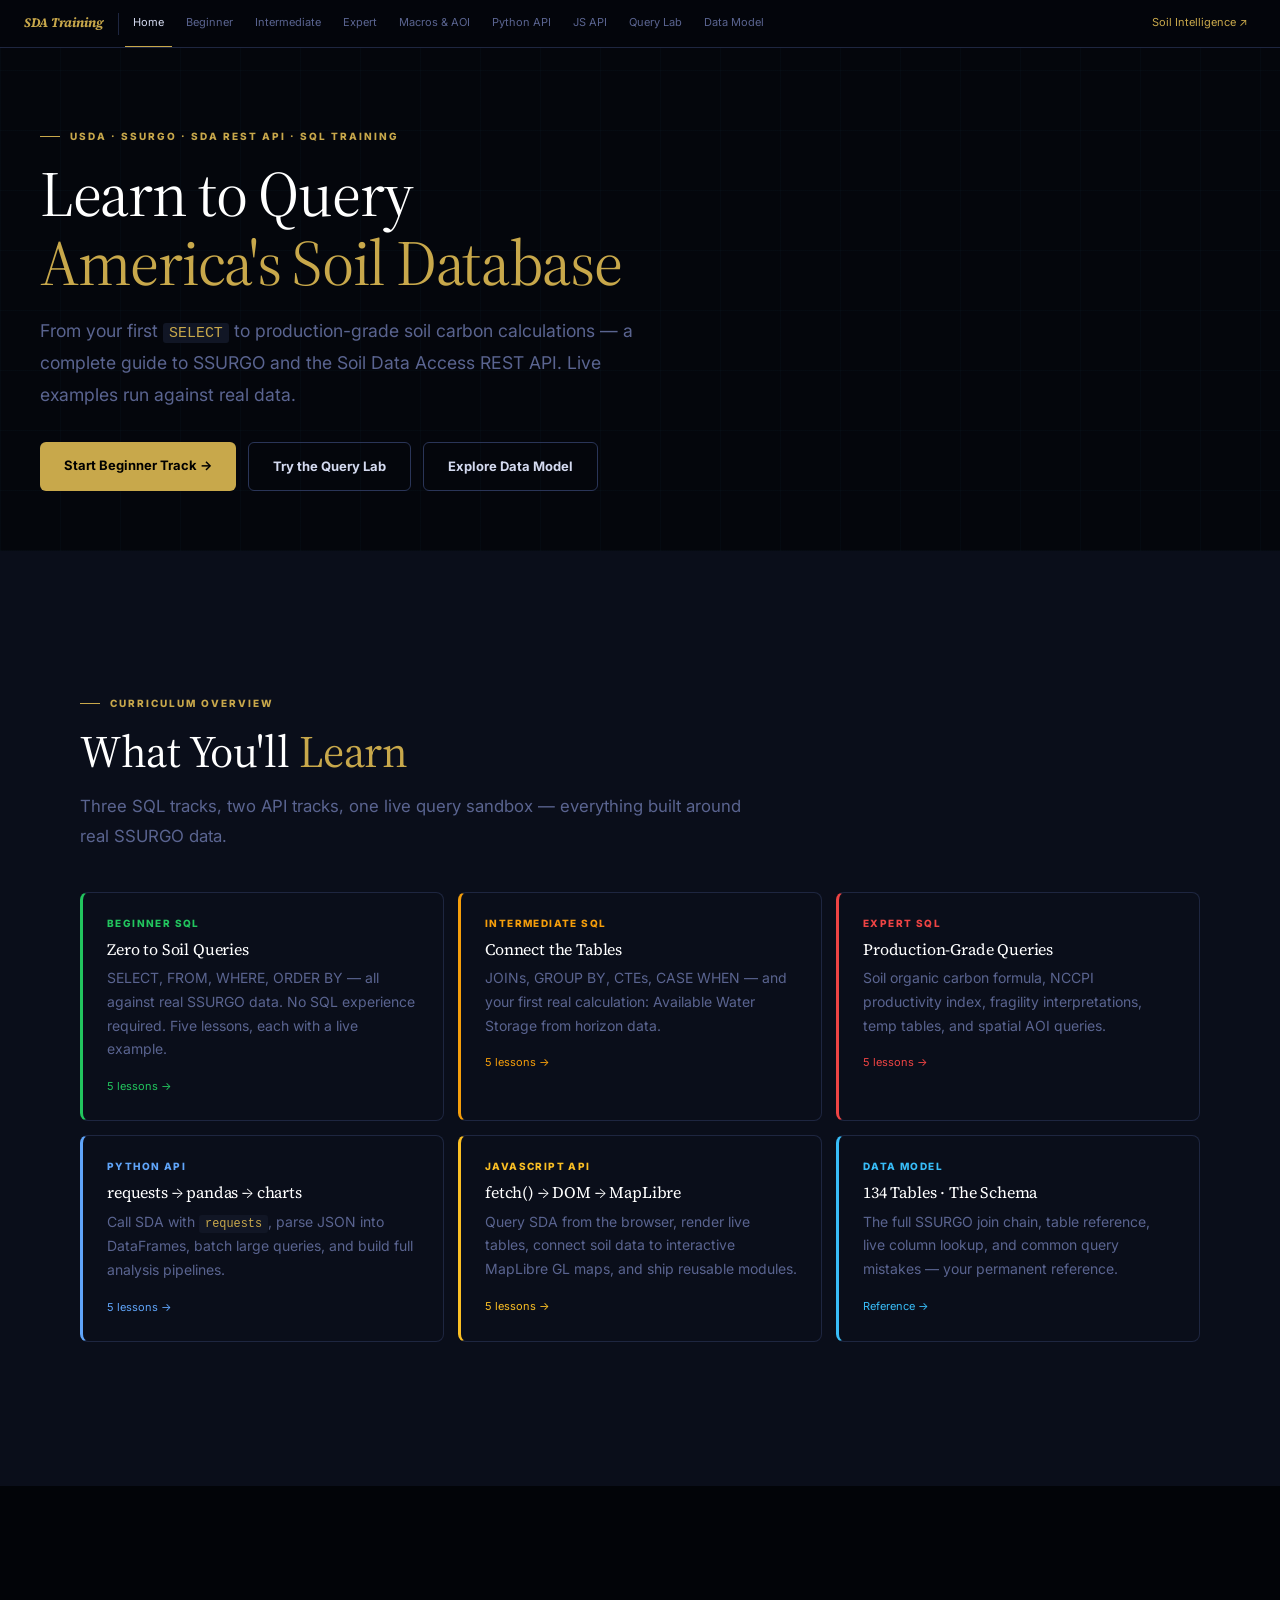
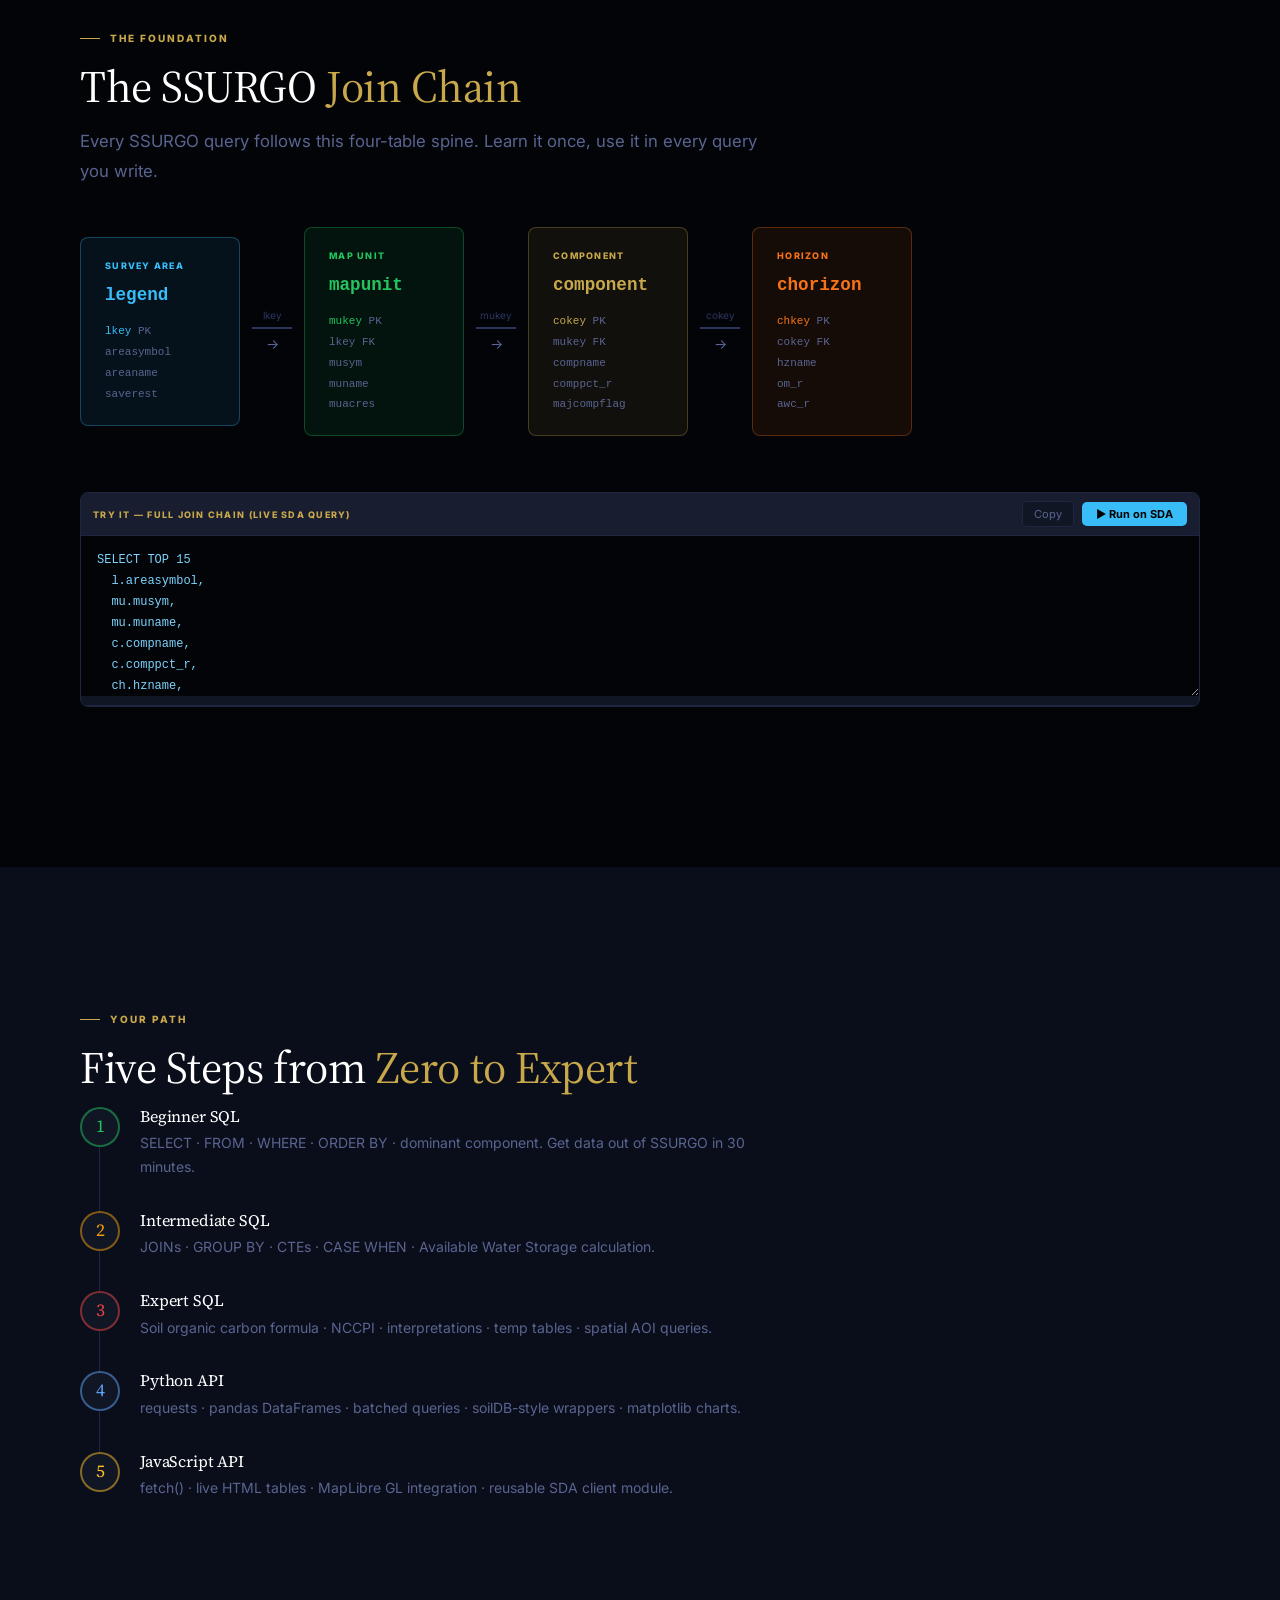
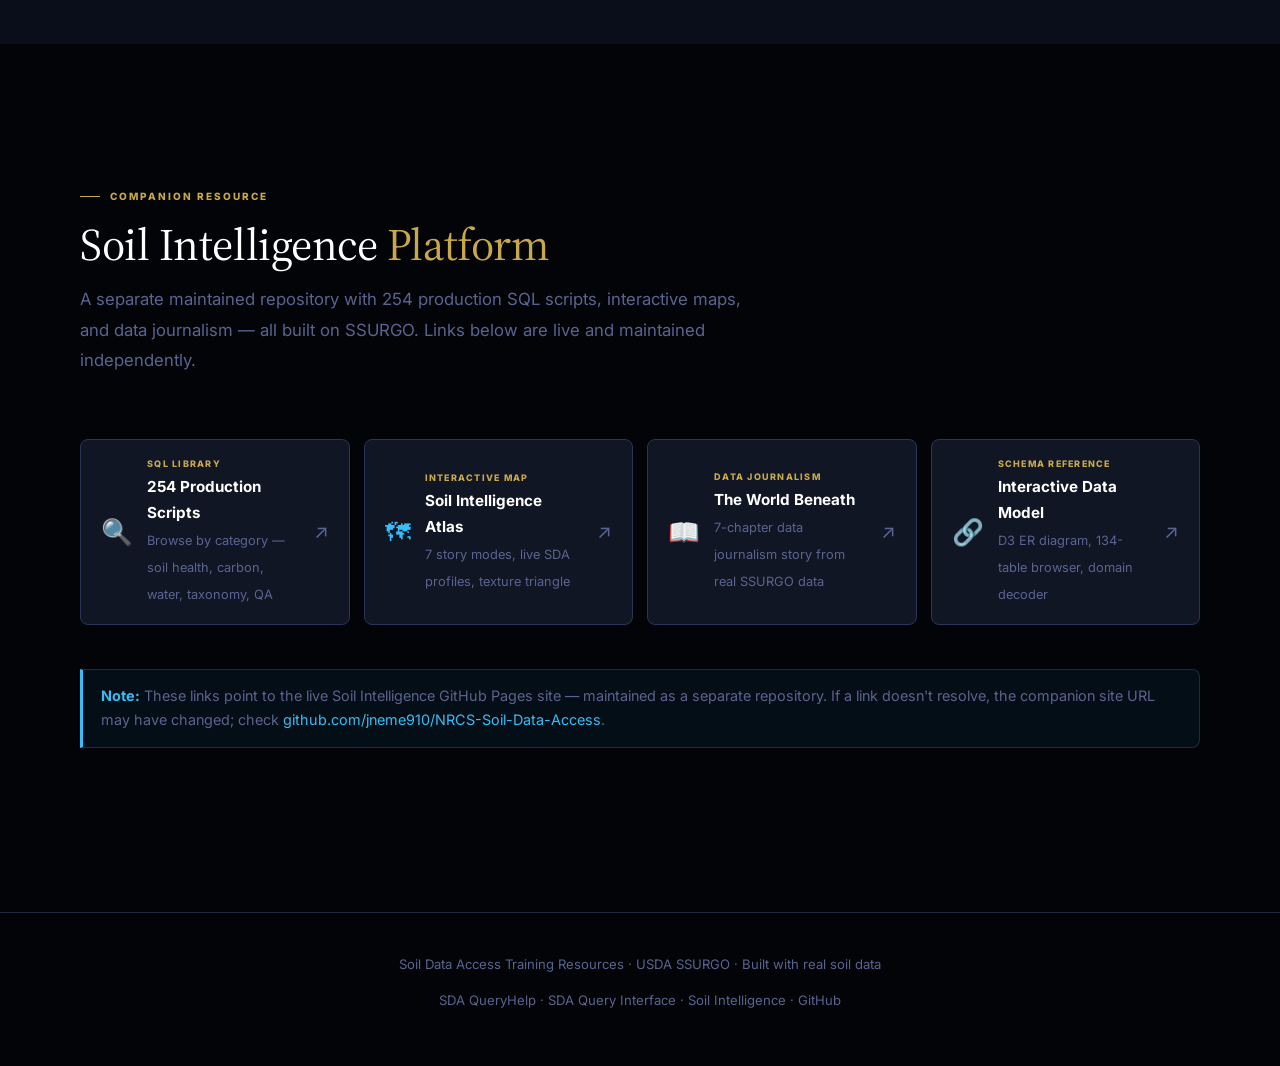
==== commit 6f0fad0b: "fix: remove NRCS/NYT labels, correct temp-table statements site-wide - Remove 'NYT' / 'NYT-style' fr" ====
--- a/docs/index.html
+++ b/docs/index.html
@@ -27,7 +27,7 @@
 <section class="hero darker" style="background:#04060c">
   <div class="hero-grid-bg"></div>
   <div class="hero-inner">
-    <div class="eyebrow">USDA NRCS · SSURGO · SDA REST API · SQL Training</div>
+    <div class="eyebrow">USDA · SSURGO · SDA REST API · SQL Training</div>
     <h1>Learn to Query<br><em>America's Soil Database</em></h1>
     <p class="lead">From your first <code>SELECT</code> to production-grade soil carbon calculations — a complete guide to SSURGO and the Soil Data Access REST API. Live examples run against real data.</p>
     <div style="display:flex;gap:12px;flex-wrap:wrap;margin-top:8px">
@@ -231,7 +231,7 @@
   <div class="section-inner">
     <div class="eyebrow">Companion Resource</div>
     <h2 class="section-h2">Soil Intelligence <em>Platform</em></h2>
-    <p class="lead">A separate maintained repository with 254 production SQL scripts, interactive maps, and NYT-style data journalism — all built on SSURGO. Links below are live and maintained independently.</p>
+    <p class="lead">A separate maintained repository with 254 production SQL scripts, interactive maps, and data journalism — all built on SSURGO. Links below are live and maintained independently.</p>
     <div class="card-grid" style="grid-template-columns:repeat(auto-fit,minmax(240px,1fr))">
       <a href="https://jneme910.github.io/NRCS-Soil-Data-Access/sql-explorer.html" target="_blank" rel="noopener" class="card companion-box" style="text-decoration:none">
         <span class="companion-icon">🔍</span>
@@ -256,7 +256,7 @@
         <div class="companion-body">
           <div class="label">Data Journalism</div>
           <strong>The World Beneath</strong>
-          <span>NYT-style 7-chapter story from real SSURGO data</span>
+          <span>7-chapter data journalism story from real SSURGO data</span>
         </div>
         <span class="companion-arrow">↗</span>
       </a>
@@ -275,7 +275,7 @@
 </section>
 
 <footer>
-  <p>Soil Data Access Training Resources · USDA NRCS SSURGO · Built with real soil data</p>
+  <p>Soil Data Access Training Resources · USDA SSURGO · Built with real soil data</p>
   <p style="margin-top:8px">
     <a href="https://sdmdataaccess.nrcs.usda.gov/QueryHelp.aspx" target="_blank">SDA QueryHelp</a> ·
     <a href="https://sdmdataaccess.nrcs.usda.gov/Query.aspx" target="_blank">SDA Query Interface</a> ·
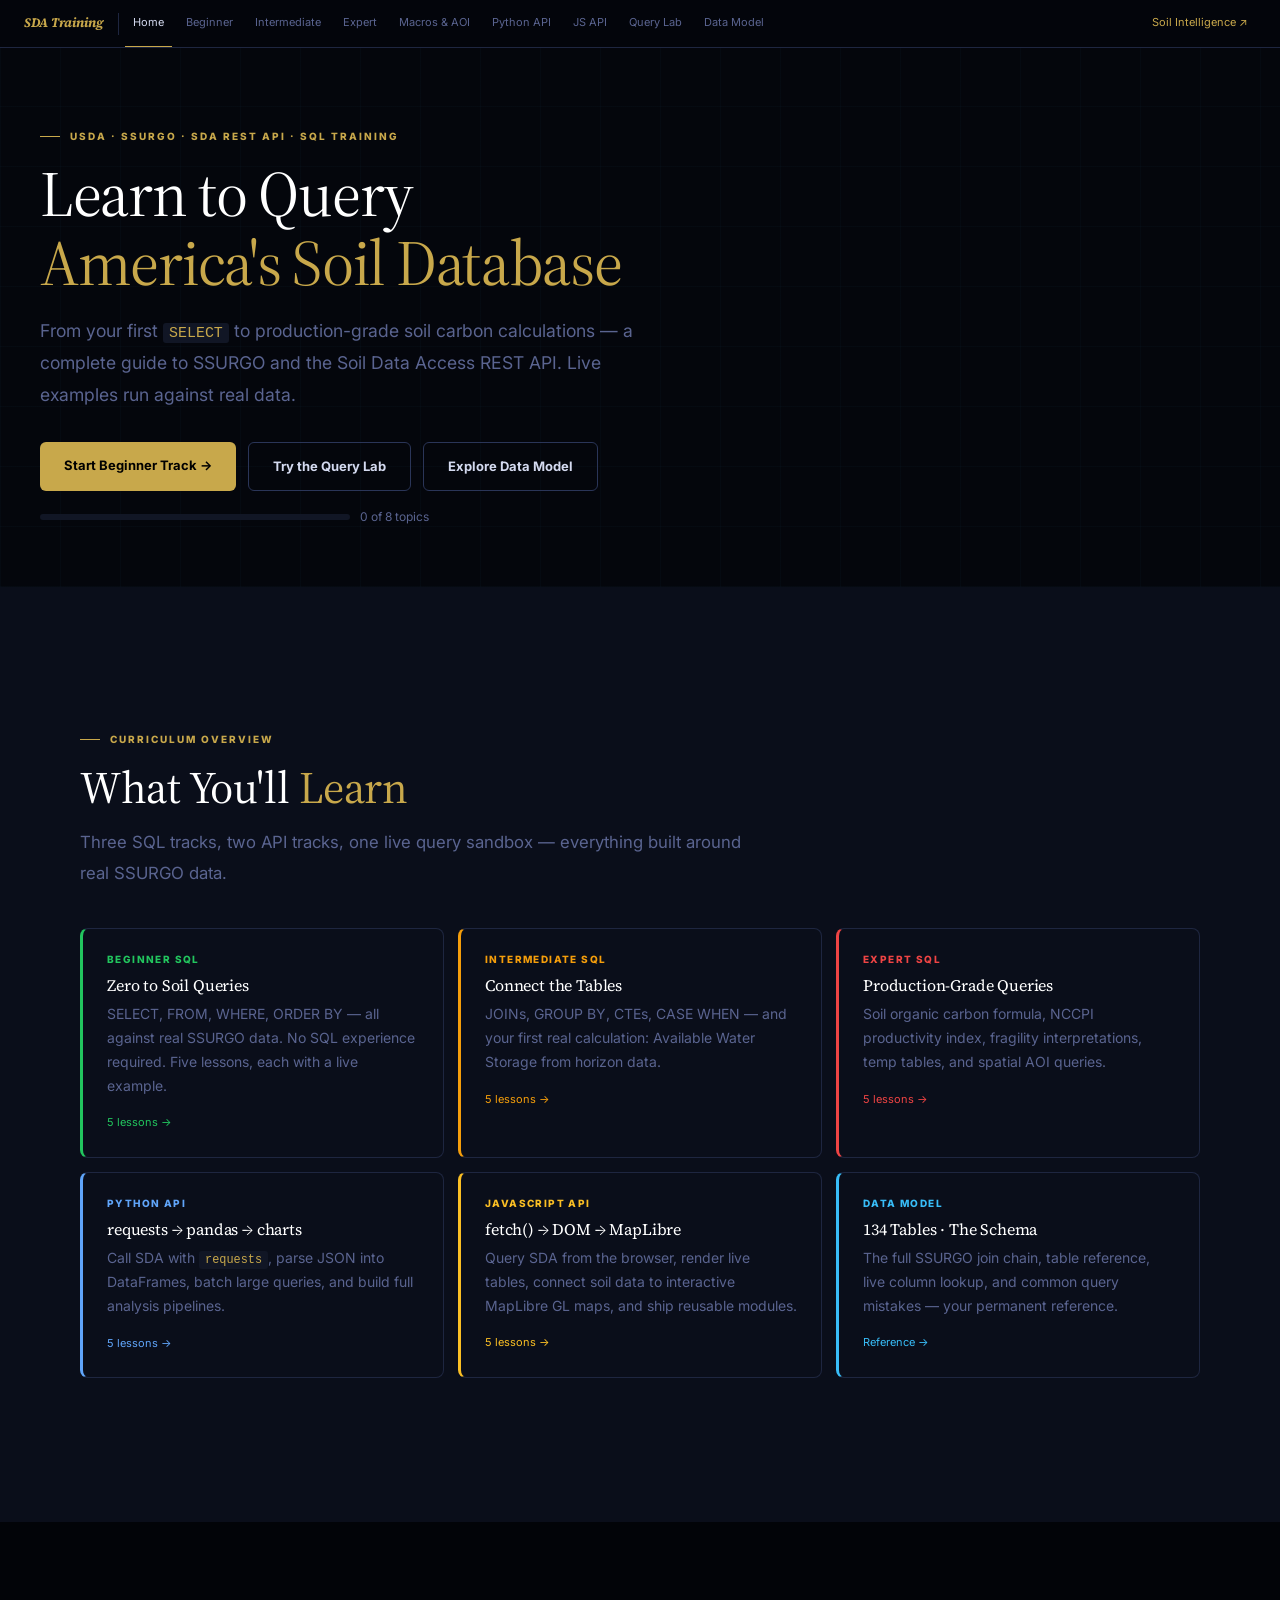
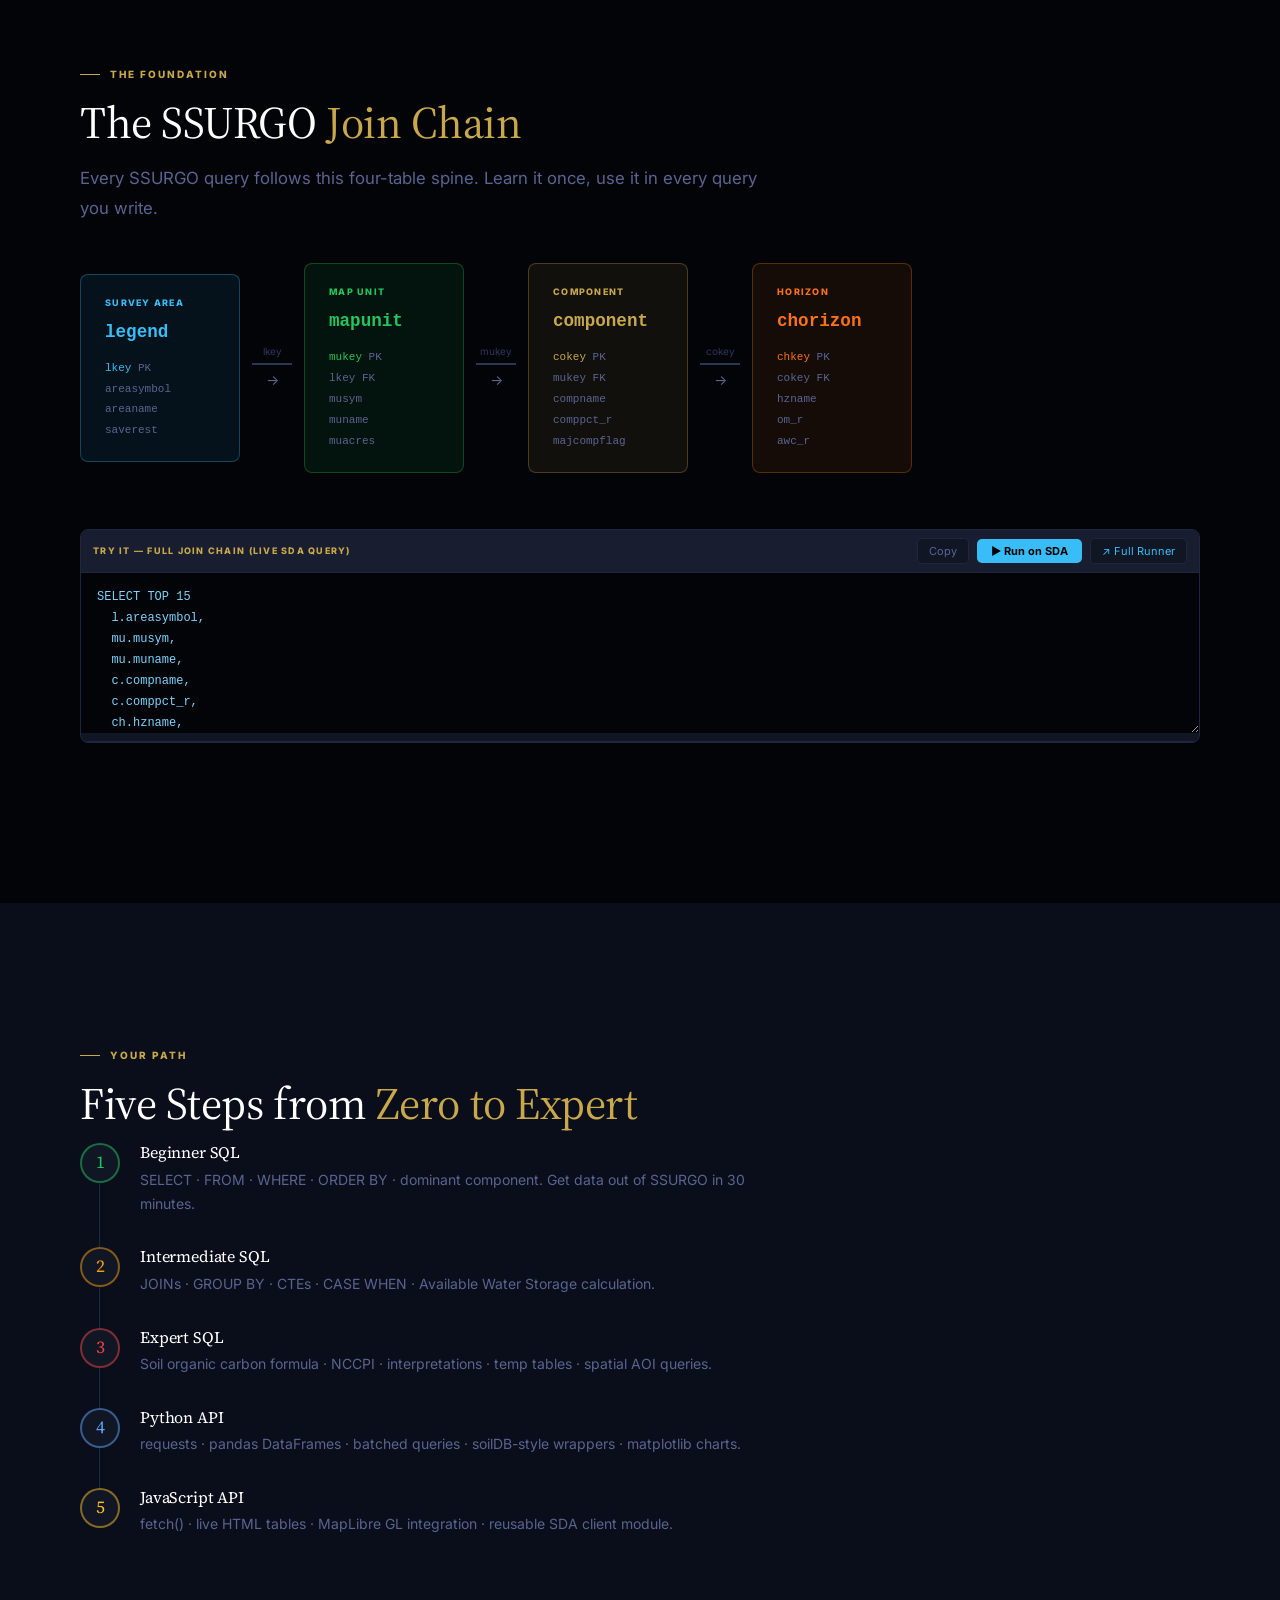
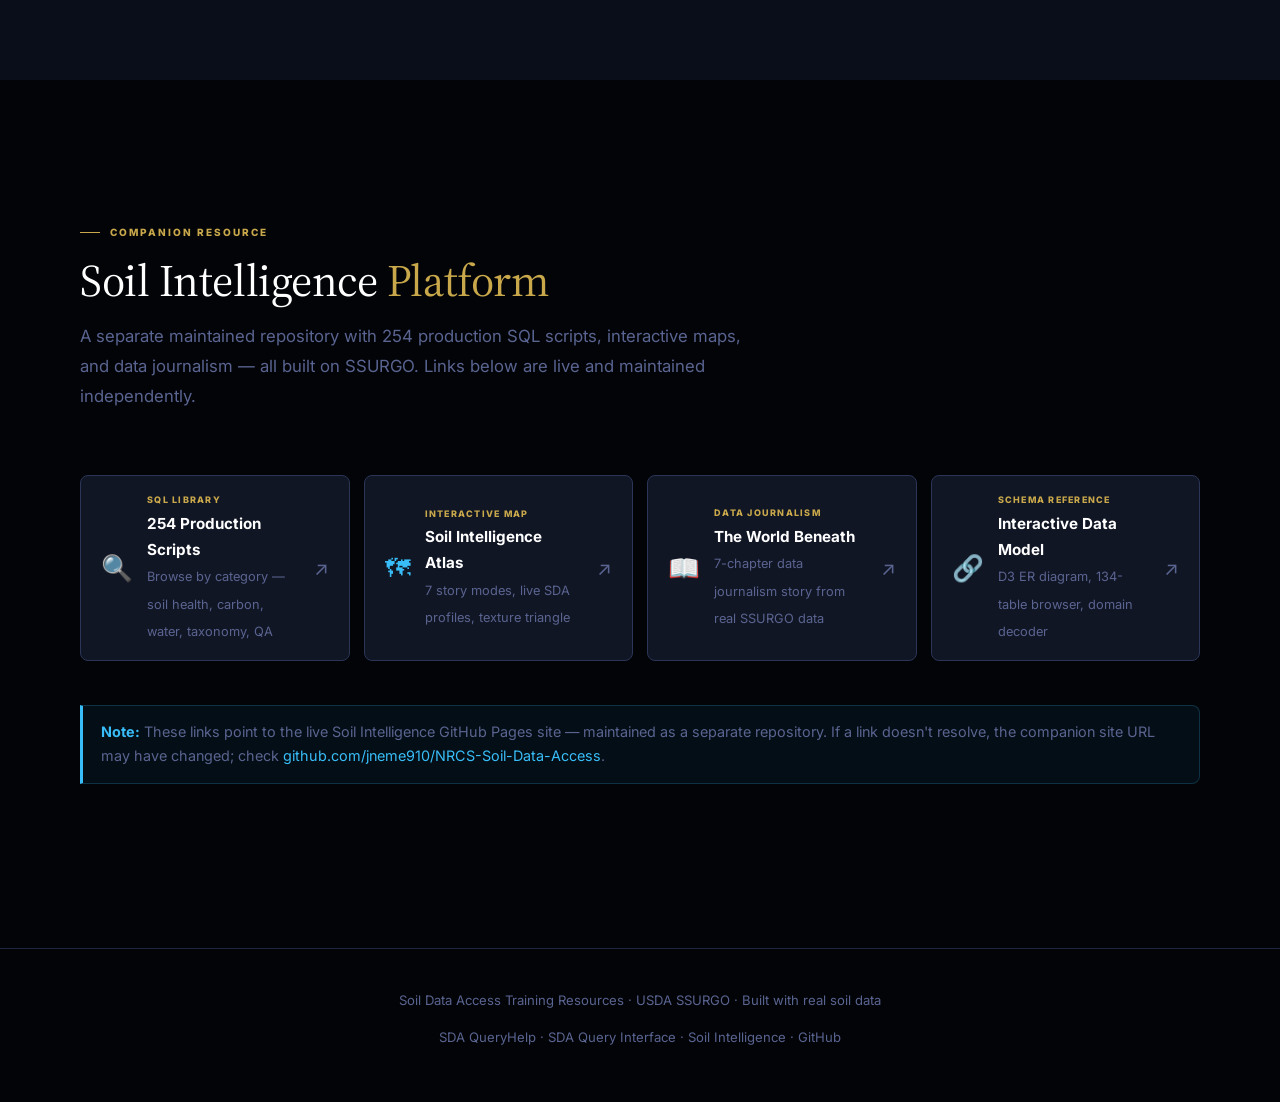
==== commit 3062d8c0: "feat: progress tracking, query history, Open in Runner buttons across training site - sda-runner.js:" ====
--- a/docs/index.html
+++ b/docs/index.html
@@ -35,6 +35,7 @@
       <a href="query-runner.html" style="padding:12px 24px;border:1px solid var(--border2);color:var(--text);border-radius:6px;font-weight:700;font-size:13px;text-decoration:none;transition:background .15s" onmouseover="this.style.background='var(--panel2)'" onmouseout="this.style.background='transparent'">Try the Query Lab</a>
       <a href="soil-model.html" style="padding:12px 24px;border:1px solid var(--border2);color:var(--text);border-radius:6px;font-weight:700;font-size:13px;text-decoration:none;transition:background .15s" onmouseover="this.style.background='var(--panel2)'" onmouseout="this.style.background='transparent'">Explore Data Model</a>
     </div>
+    <div id="training-progress" style="margin-top:16px;max-width:400px"></div>
   </div>
 </section>
 
--- a/docs/assets/theme.css
+++ b/docs/assets/theme.css
@@ -91,6 +91,8 @@
 .btn-run:disabled{opacity:.5;cursor:not-allowed}
 .btn-copy{padding:5px 11px;background:var(--panel2);border:1px solid var(--border);color:var(--dim);border-radius:5px;font-size:11px;cursor:pointer;font-family:var(--font);transition:all .15s}
 .btn-copy:hover{border-color:var(--border2);color:var(--text)}
+.btn-open{padding:5px 11px;background:var(--panel2);border:1px solid var(--border);color:var(--accent);border-radius:5px;font-size:11px;cursor:pointer;font-family:var(--font);transition:all .15s}
+.btn-open:hover{border-color:var(--accent);background:rgba(56,189,248,.08)}
 .sql-editor{font-family:var(--mono);font-size:12px;color:#7dd3fc;background:#020408;padding:14px 16px;min-height:80px;width:100%;resize:vertical;border:none;outline:none;line-height:1.75}
 .sql-result{border-top:1px solid var(--border);max-height:320px;overflow:auto}
 .result-ok{padding:7px 12px;background:rgba(34,197,94,.08);border-bottom:1px solid rgba(34,197,94,.2);font-size:11px;color:var(--green);display:flex;align-items:center;gap:6px}
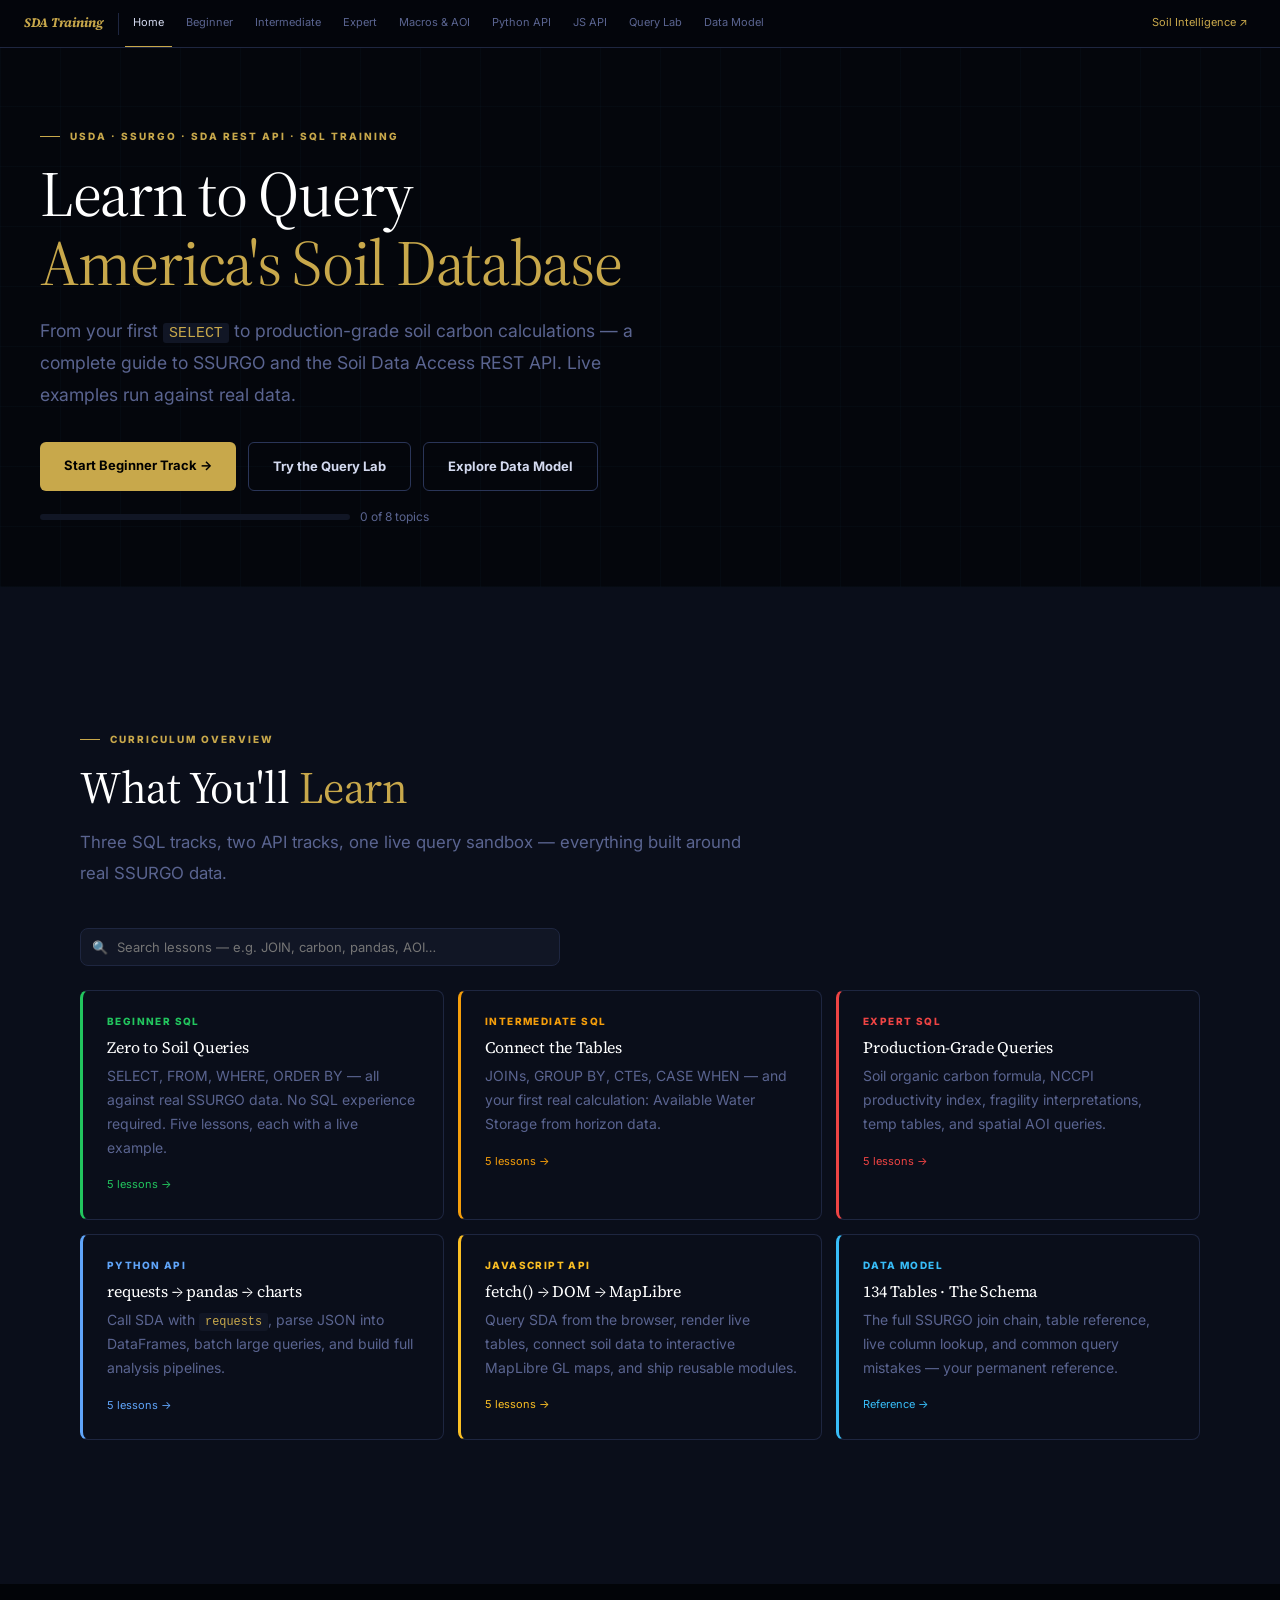
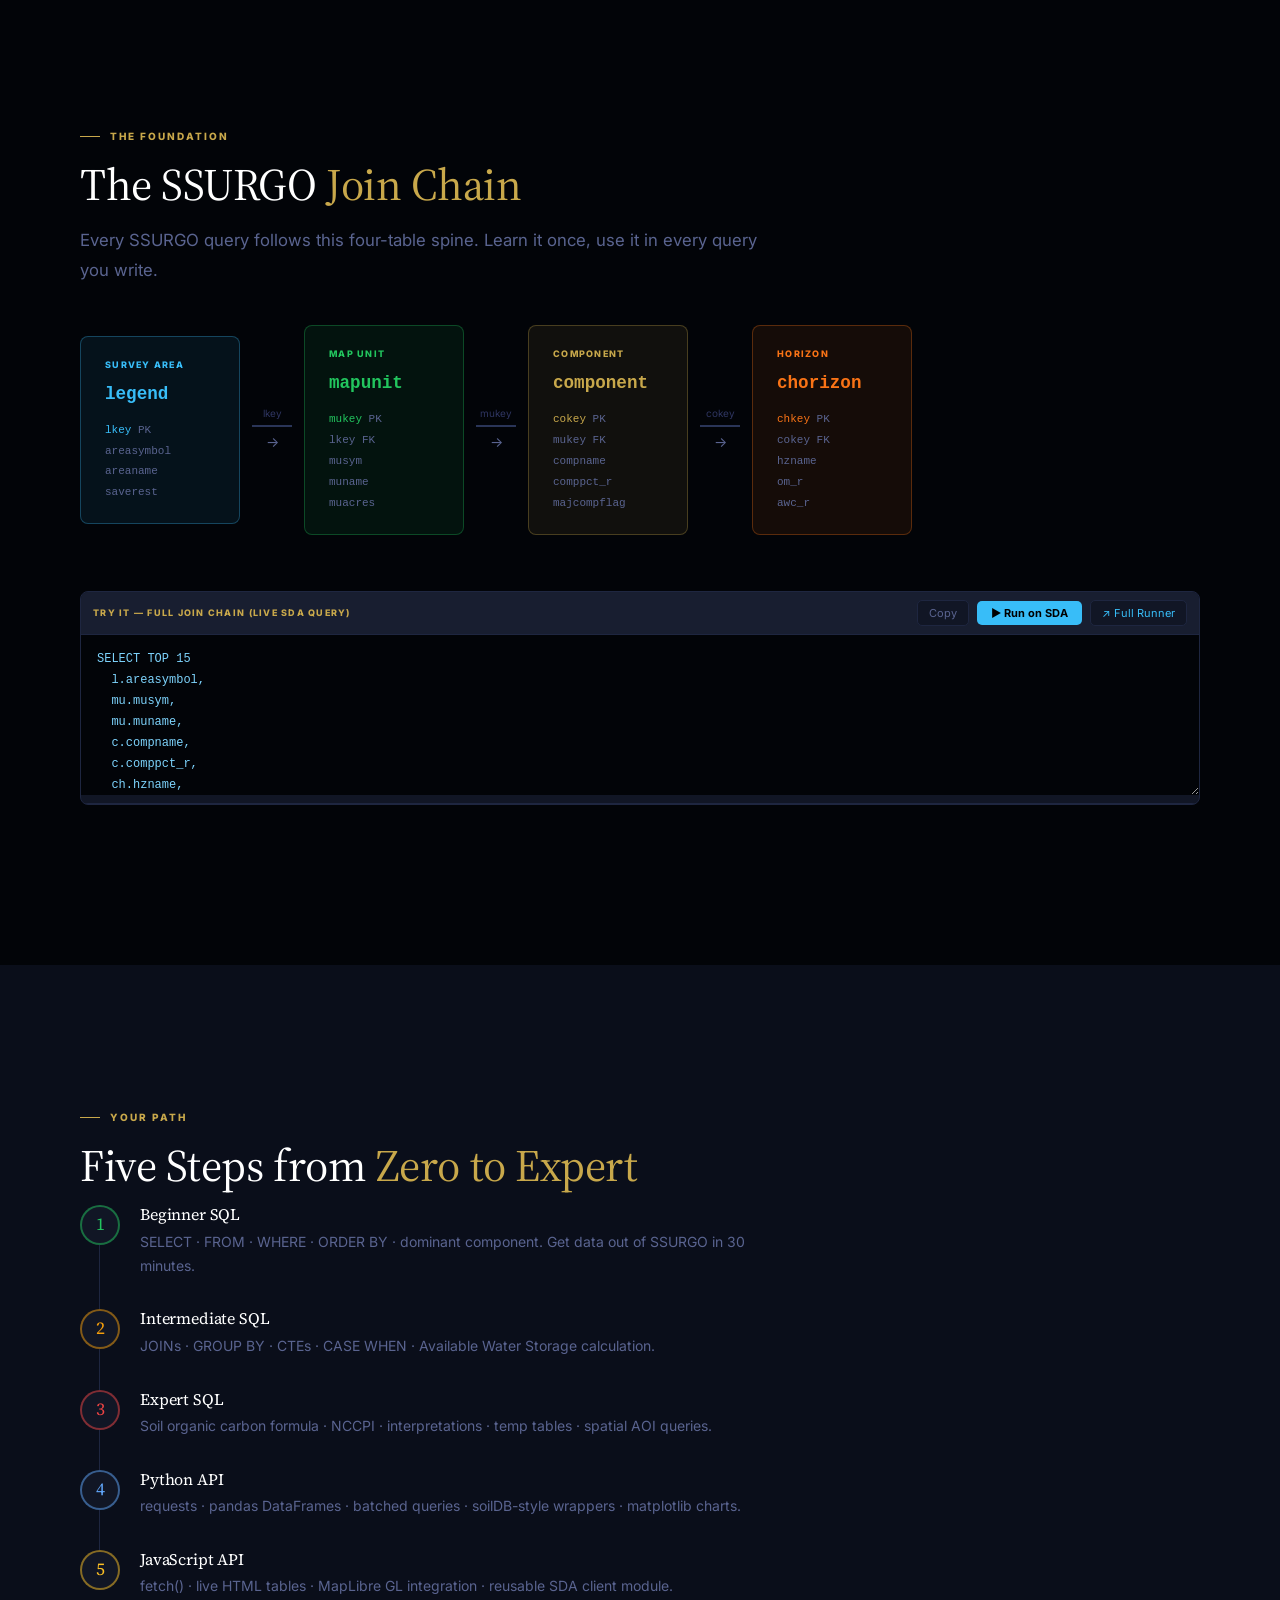
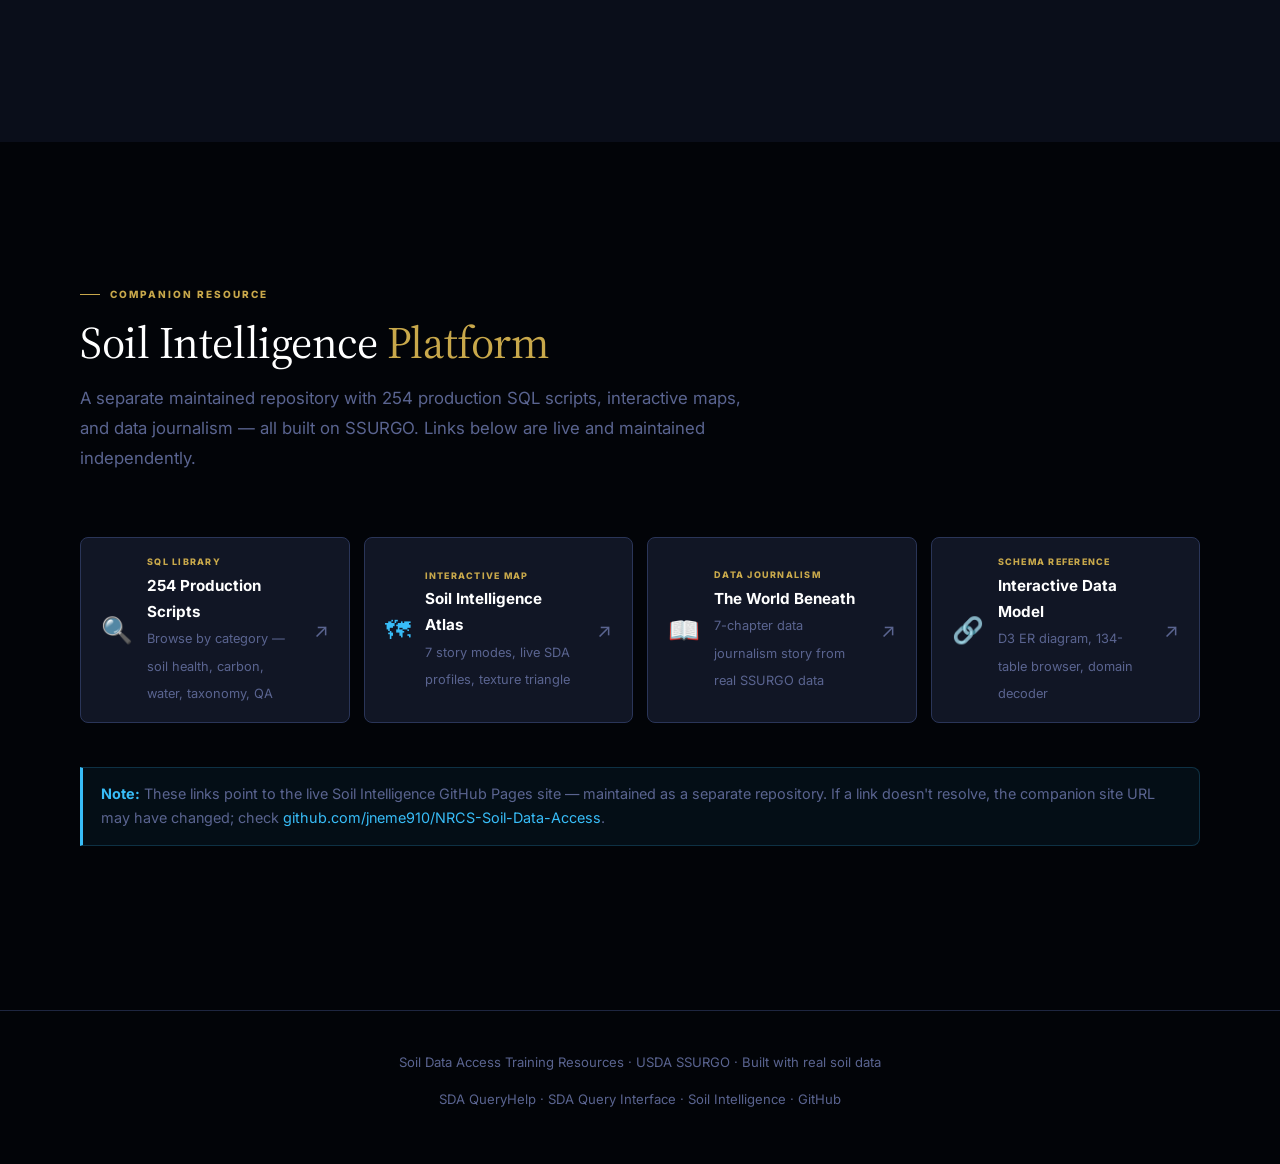
==== commit dcd252d7: "feat: lesson search on training index page (TP-5) Search bar above the curriculum grid filters acros" ====
--- a/docs/index.html
+++ b/docs/index.html
@@ -45,6 +45,72 @@
     <div class="eyebrow">Curriculum Overview</div>
     <h2 class="section-h2">What You'll <em>Learn</em></h2>
     <p class="lead">Three SQL tracks, two API tracks, one live query sandbox — everything built around real SSURGO data.</p>
+
+    <!-- Search -->
+    <div style="margin-bottom:24px;max-width:480px">
+      <div style="position:relative">
+        <span style="position:absolute;left:12px;top:50%;transform:translateY(-50%);color:var(--dim);font-size:13px;pointer-events:none">🔍</span>
+        <input id="lesson-search" type="search" placeholder="Search lessons — e.g. JOIN, carbon, pandas, AOI…"
+          style="width:100%;padding:10px 12px 10px 36px;background:var(--panel2);border:1px solid var(--border);
+                 color:var(--text);border-radius:8px;font-size:13px;font-family:var(--font);outline:none"
+          oninput="searchLessons(this.value)">
+      </div>
+      <div id="search-results" style="display:none;margin-top:12px;background:var(--panel2);border:1px solid var(--border);border-radius:8px;overflow:hidden"></div>
+    </div>
+    <script>
+    const LESSON_INDEX = [
+      {page:'beginner.html',   title:'Beginner SQL',       color:'var(--green)',
+       topics:'SELECT FROM WHERE ORDER BY TOP mukey musym muname legend mapunit survey area areasymbol basic filter sort limit acreage'},
+      {page:'intermediate.html',title:'Intermediate SQL',   color:'var(--gold)',
+       topics:'JOIN INNER LEFT GROUP BY COUNT SUM AVG CTE WITH CASE WHEN THEN ELSE available water storage AWC horizon chorizon awc_r thickness depth component comppct'},
+      {page:'expert.html',     title:'Expert SQL',          color:'var(--red)',
+       topics:'soil organic carbon SOC NCCPI fragile soil index FSI interpretation cointerp spatial AOI temp table #table bulk density fragment OM organic matter carbon productivity'},
+      {page:'api-python.html', title:'Python API',          color:'#60a5fa',
+       topics:'Python requests pandas DataFrame batch matplotlib visualization chart plot json post REST automation script'},
+      {page:'api-javascript.html',title:'JavaScript API',   color:'#fbbf24',
+       topics:'JavaScript JS fetch DOM table render MapLibre map module async await browser fetch API'},
+      {page:'macros.html',     title:'Macros & AOI',        color:'#a78bfa',
+       topics:'macro AOI pAOI persistent area of interest spatial clipping SDA_Get_Mukey WKT geometry interpret interpretation report GetClippedMapunits tilde Declare'},
+      {page:'query-runner.html',title:'Query Lab',           color:'var(--accent)',
+       topics:'live query sandbox run SDA test practice example execute results table'},
+      {page:'soil-model.html', title:'Data Model',           color:'var(--accent)',
+       topics:'134 tables schema join chain legend mapunit component chorizon cointerp muaggatt MetadataColumn areasymbol lkey cokey chkey common mistakes relationships ER diagram'},
+    ];
+    function searchLessons(q) {
+      const el = document.getElementById('search-results');
+      if (!q || q.length < 2) { el.style.display = 'none'; return; }
+      const term = q.toLowerCase();
+      const hits = LESSON_INDEX.filter(l =>
+        l.title.toLowerCase().includes(term) || l.topics.toLowerCase().includes(term)
+      );
+      if (!hits.length) {
+        el.style.display = 'block';
+        el.innerHTML = '<div style="padding:12px 16px;font-size:12px;color:var(--dim)">No lessons match that term.</div>';
+        return;
+      }
+      el.style.display = 'block';
+      el.innerHTML = hits.map(h => `
+        <a href="${h.page}" style="display:flex;align-items:center;gap:12px;padding:11px 16px;
+           text-decoration:none;border-bottom:1px solid var(--border);transition:background .12s"
+           onmouseover="this.style.background='rgba(56,189,248,.06)'" onmouseout="this.style.background=''">
+          <div style="width:8px;height:8px;border-radius:50%;background:${h.color};flex-shrink:0"></div>
+          <div>
+            <div style="font-weight:700;font-size:12px;color:var(--text)">${h.title}</div>
+            <div style="font-size:10px;color:var(--dim);margin-top:2px">${
+              h.topics.split(' ').filter(t => t.toLowerCase().includes(term.split(' ')[0])).slice(0,4).join(' · ') || h.topics.split(' ').slice(0,4).join(' · ')
+            }</div>
+          </div>
+          <span style="margin-left:auto;font-size:11px;color:var(--accent)">→</span>
+        </a>`).join('');
+    }
+    document.getElementById('lesson-search').addEventListener('focus', function() {
+      this.style.borderColor = 'var(--accent)';
+    });
+    document.getElementById('lesson-search').addEventListener('blur', function() {
+      this.style.borderColor = 'var(--border)';
+    });
+    </script>
+
     <div class="card-grid">
       <a href="beginner.html" class="card" style="text-decoration:none;border-left:3px solid var(--green)">
         <div style="font-size:10px;font-weight:800;letter-spacing:.14em;text-transform:uppercase;color:var(--green);margin-bottom:8px">Beginner SQL</div>
--- a/docs/assets/theme.css
+++ b/docs/assets/theme.css
@@ -159,8 +159,48 @@
 .companion-body span{font-size:.8rem;color:var(--dim)}
 .companion-arrow{margin-left:auto;color:var(--dim);font-size:1.2rem;flex-shrink:0}
 
+/* ── MOBILE RESPONSIVE ─────────────────────────────────────────── */
 @media(max-width:768px){
-  .section,.section-inner{padding:48px 20px}
-  #nav{padding:0 12px}
-  .hero{padding:56px 20px 40px}
+  .section,.section-inner{padding:40px 16px}
+  .hero{padding:48px 16px 32px}
+
+  /* Nav: hide overflow links, keep logo + active */
+  #nav{padding:0 12px;gap:4px}
+  .nav-link:not(.active):not(.hot){display:none}
+  /* Allow horizontal scroll on nav as fallback */
+  #nav{overflow-x:auto;-webkit-overflow-scrolling:touch}
+
+  /* SQL panels: stack vertically */
+  .sql-panel{margin:12px 0}
+  .sql-toolbar{flex-wrap:wrap;gap:6px;padding:8px 10px}
+  .sql-toolbar-label{width:100%;order:-1}
+  .sql-editor{font-size:11px;min-height:120px}
+
+  /* Code blocks: horizontal scroll, never wrap */
+  pre,code,.sql-editor{white-space:pre;overflow-x:auto;-webkit-overflow-scrolling:touch}
+
+  /* Result tables: scroll horizontally */
+  .sql-result{overflow-x:auto}
+  .result-table{min-width:400px}
+
+  /* Lesson panels */
+  .lesson-header{padding:12px 14px}
+  .lesson-body{padding:12px 14px}
+
+  /* Cards/grids: single column */
+  .card-grid,.curriculum-grid,.track-grid{grid-template-columns:1fr!important}
+
+  /* Reduce font sizes slightly */
+  .hero h1{font-size:clamp(22px,6vw,32px)}
+  .lead{font-size:13px}
 }
+
+/* Query runner: stack panes on mobile */
+@media(max-width:600px){
+  html,body{height:auto!important;overflow:auto!important}
+  #shell{height:auto!important}
+  #panes{flex-direction:column!important;height:auto!important;overflow:visible!important}
+  #left{width:100%!important;flex-shrink:unset!important;height:auto}
+  #sql-ta{min-height:180px;resize:vertical}
+  #right{min-height:300px;overflow-y:visible}
+}
